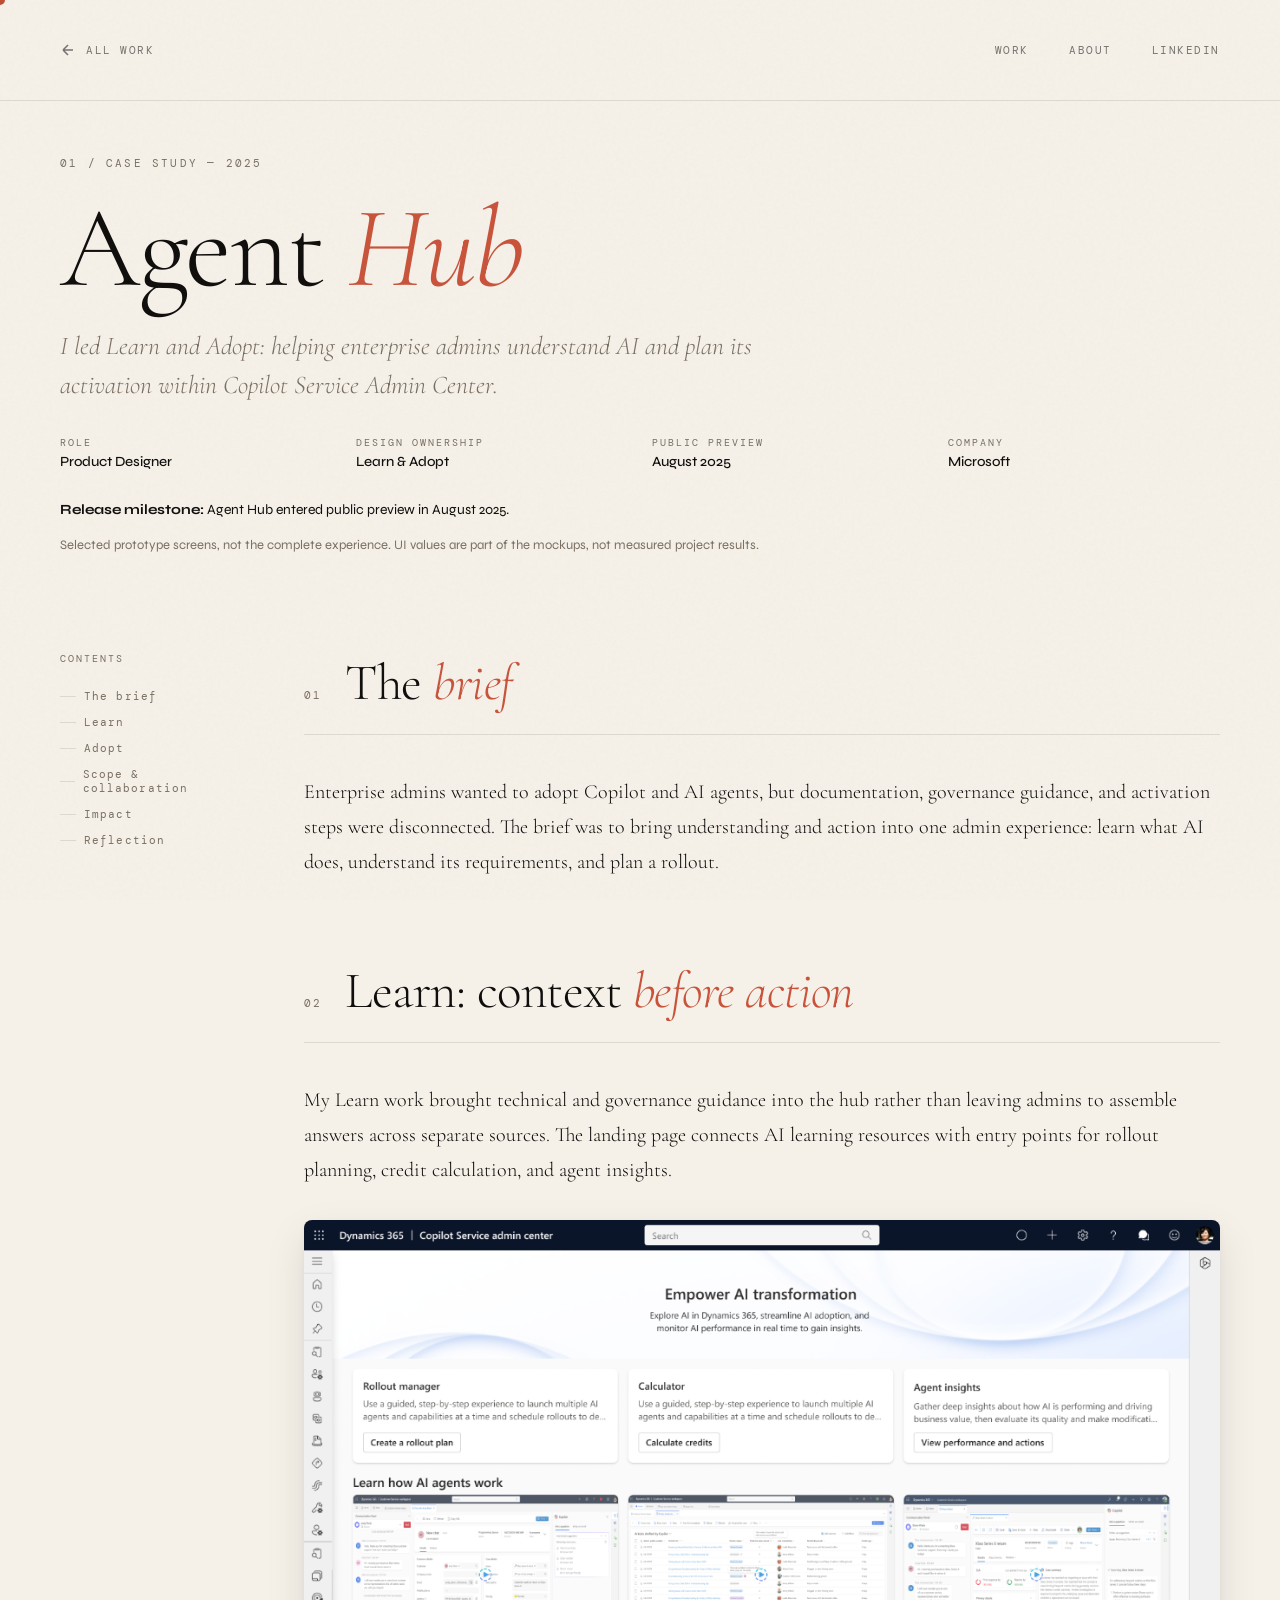
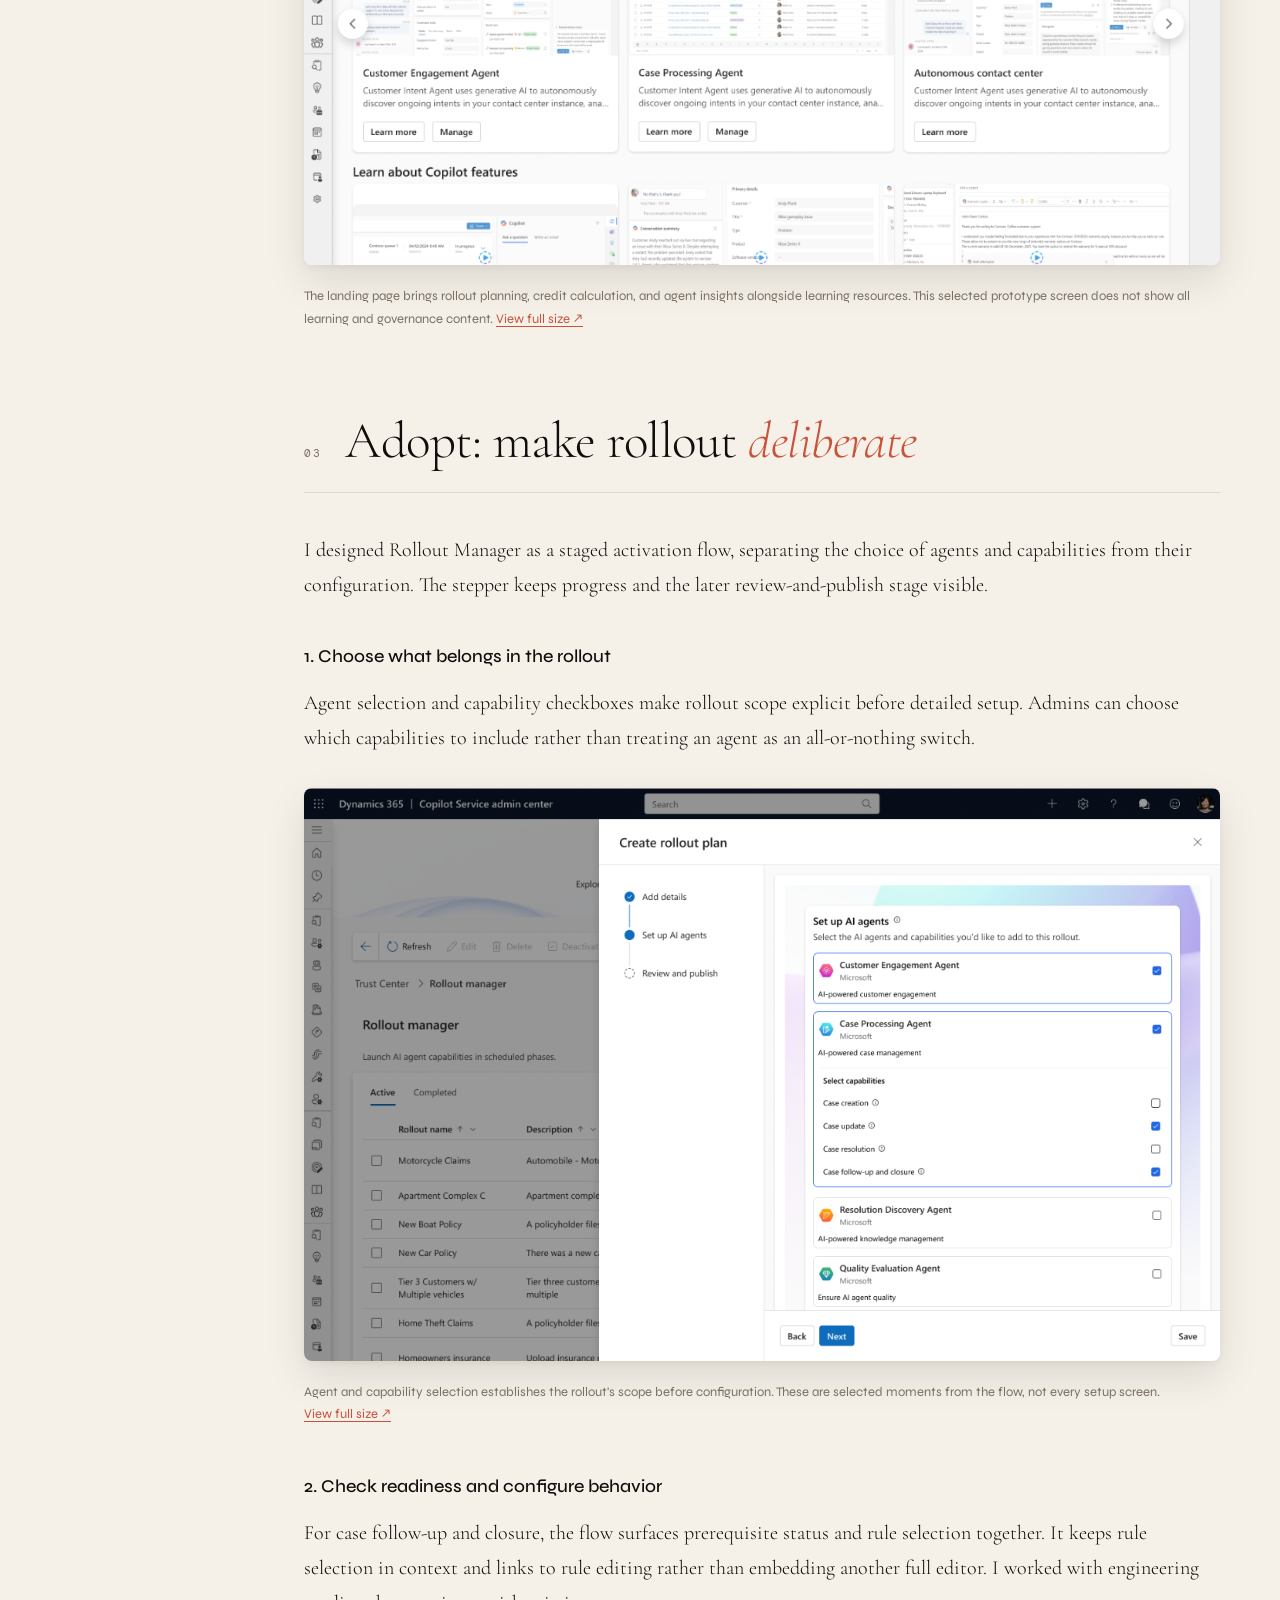
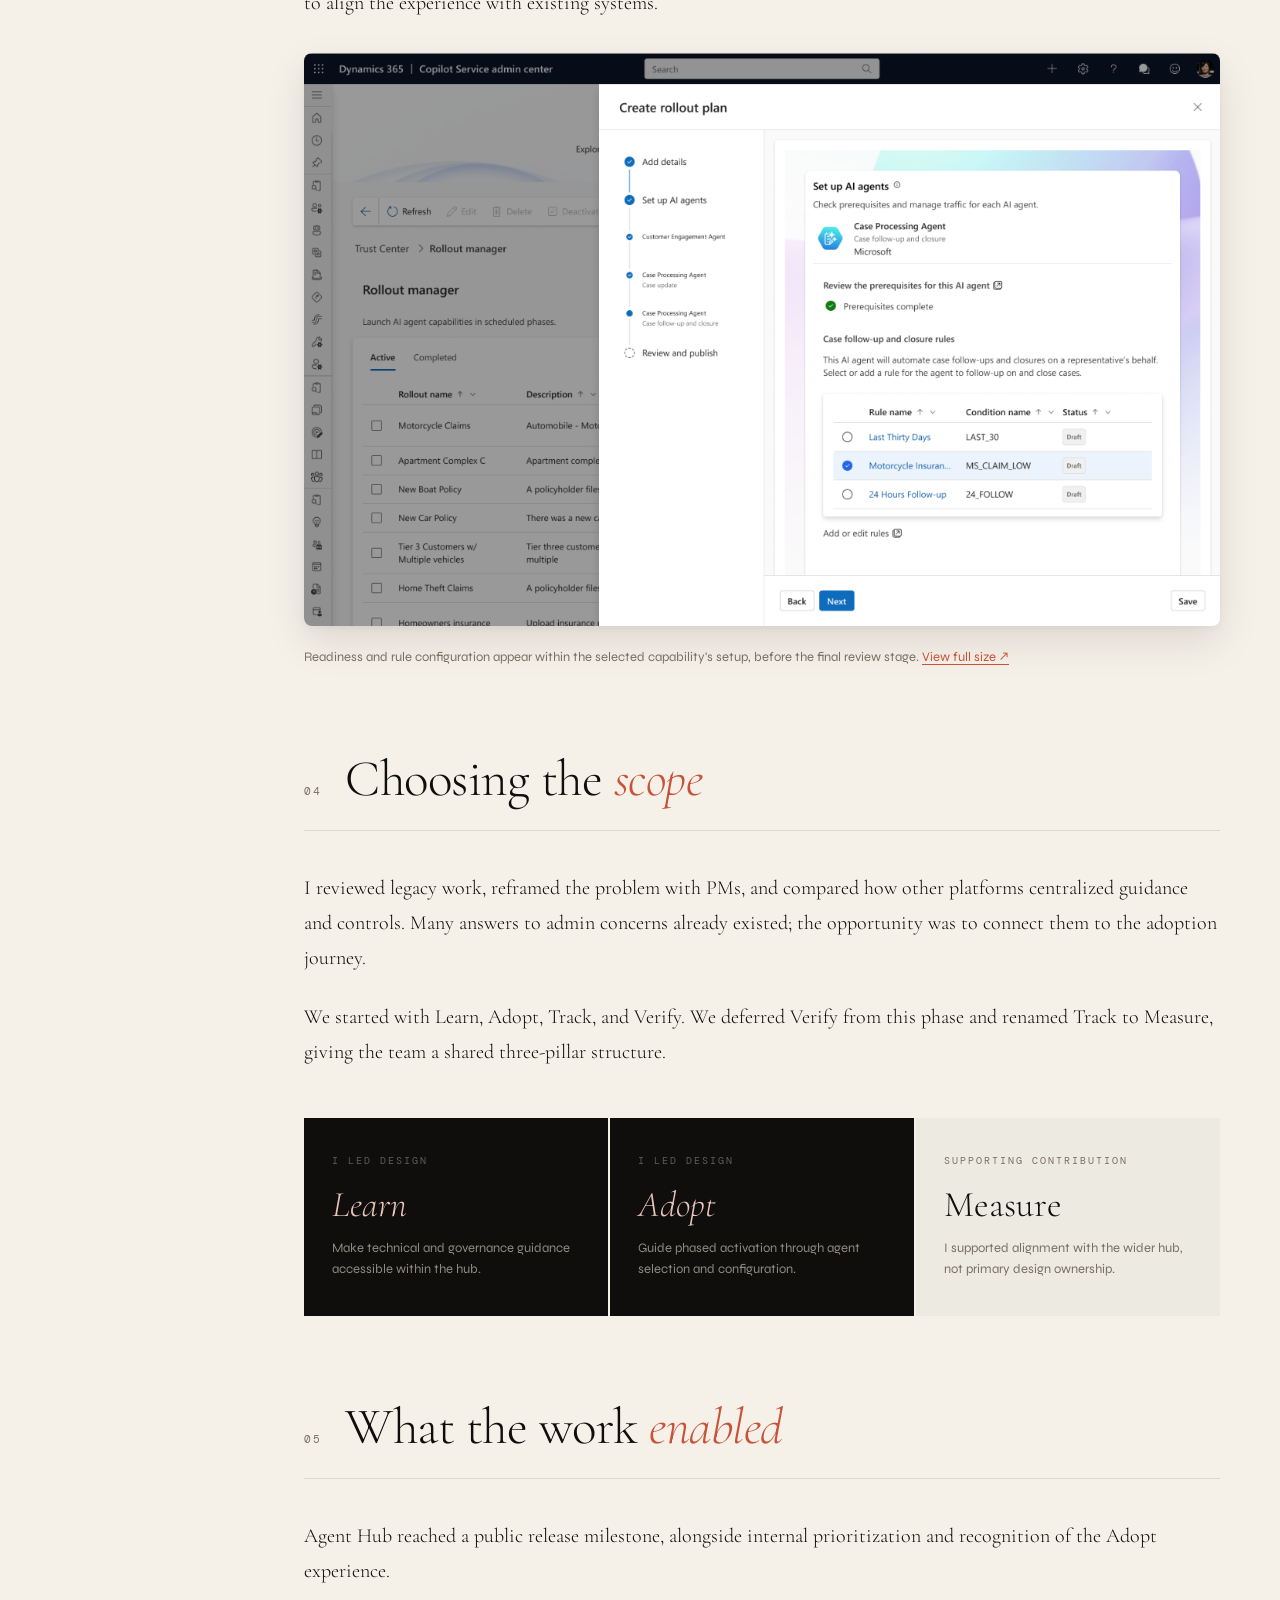
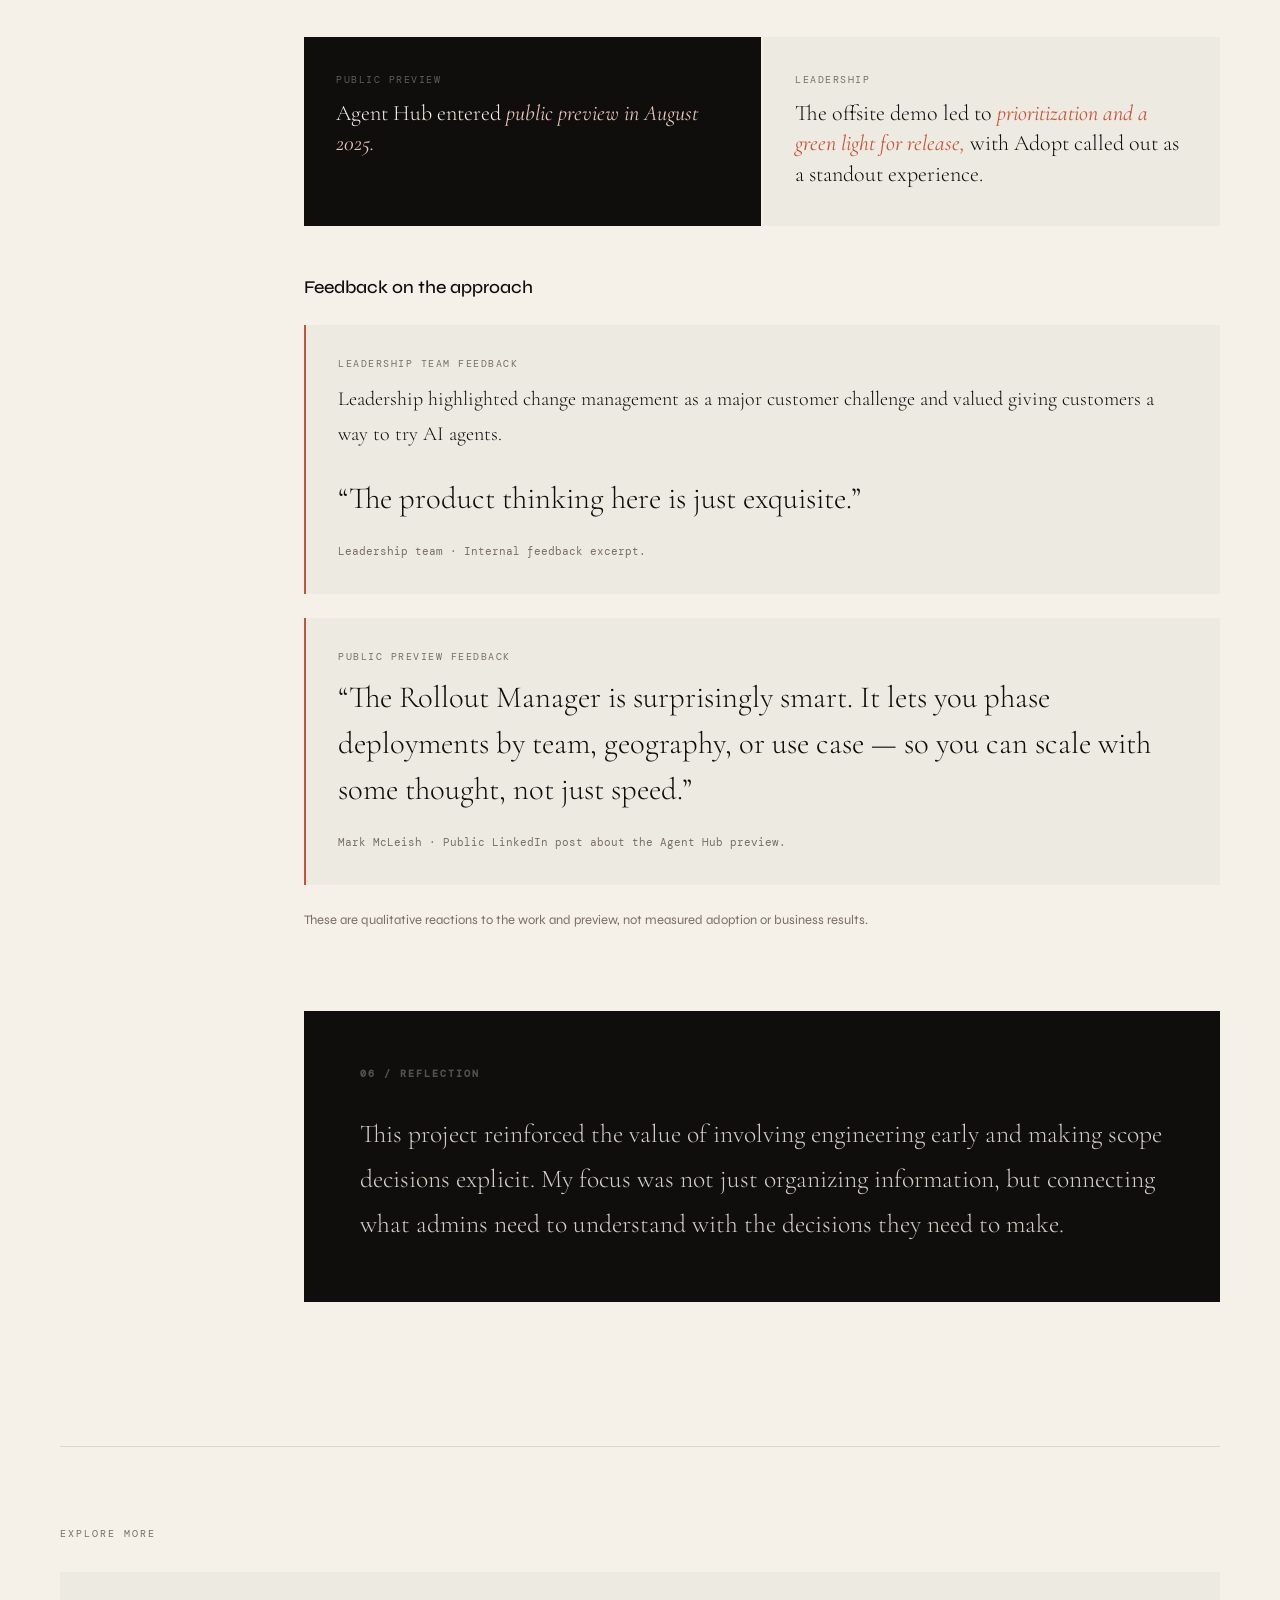
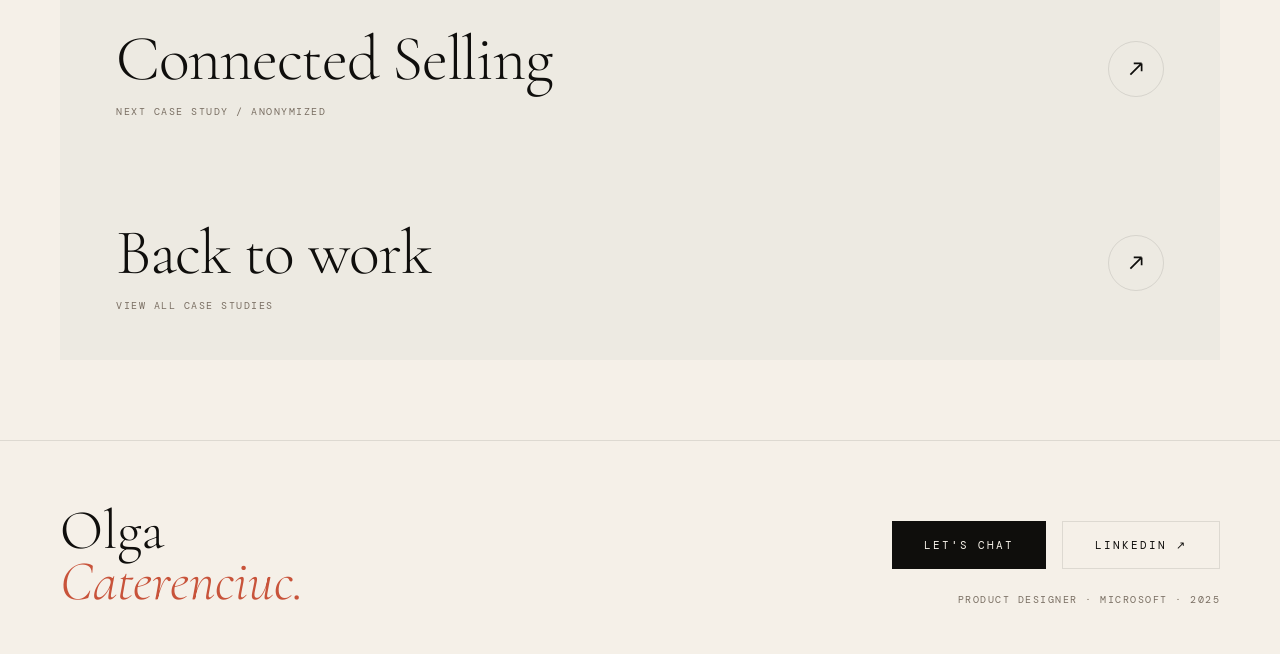
==== agenthub.html @ b8806aa9 "Add portfolio prototype and refined case studies Co-authored-by: Copilot <223556219+Copilot@users.no" ====
<!DOCTYPE html>
<html lang="en">
<head>
  <meta charset="UTF-8" />
  <meta name="viewport" content="width=device-width, initial-scale=1.0" />
  <title>Agent Hub — Olga Caterenciuc</title>
  <link href="https://fonts.googleapis.com/css2?family=Cormorant+Garamond:ital,wght@0,300;0,400;0,500;1,300;1,400&family=DM+Mono:wght@300;400&family=Syne:wght@400;500;700;800&display=swap" rel="stylesheet" />
  <style>
    *, *::before, *::after { box-sizing: border-box; margin: 0; padding: 0; }
    :root {
      --ivory: #F5F0E8; --ink: #0F0E0C; --warm-mid: #7A6F63;
      --accent: #C8533A; --accent-light: #E8C4BB;
      --surface: #EDEAE2; --border: rgba(15,14,12,0.1);
      --font-display: 'Cormorant Garamond', serif;
      --font-ui: 'Syne', sans-serif;
      --font-mono: 'DM Mono', monospace;
    }
    html { scroll-behavior: smooth; }
    body { background: var(--ivory); color: var(--ink); font-family: var(--font-ui); overflow-x: hidden; cursor: none; }
    body::before {
      content: ''; position: fixed; inset: 0;
      background-image: url("data:image/svg+xml,%3Csvg viewBox='0 0 256 256' xmlns='http://www.w3.org/2000/svg'%3E%3Cfilter id='noise'%3E%3CfeTurbulence type='fractalNoise' baseFrequency='0.9' numOctaves='4' stitchTiles='stitch'/%3E%3C/filter%3E%3Crect width='100%25' height='100%25' filter='url(%23noise)' opacity='0.035'/%3E%3C/svg%3E");
      pointer-events: none; z-index: 100; opacity: 0.6;
    }

    /* CURSOR */
    .cursor { position: fixed; width: 10px; height: 10px; background: var(--accent); border-radius: 50%; pointer-events: none; z-index: 9999; transform: translate(-50%,-50%); transition: width .25s, height .25s; mix-blend-mode: multiply; }
    .cursor-ring { position: fixed; width: 36px; height: 36px; border: 1px solid var(--accent); border-radius: 50%; pointer-events: none; z-index: 9998; transform: translate(-50%,-50%); transition: width .3s, height .3s, opacity .3s; opacity: .5; }
    body.ch .cursor { width: 20px; height: 20px; }
    body.ch .cursor-ring { width: 56px; height: 56px; opacity: .25; }

    /* NAV */
    nav { position: fixed; top: 0; left: 0; right: 0; z-index: 50; display: flex; justify-content: space-between; align-items: center; padding: 28px 60px; }
    .nav-logo { font-family: var(--font-mono); font-size: 12px; letter-spacing: .12em; color: var(--ink); text-decoration: none; text-transform: uppercase; opacity: .7; }
    .nav-links { display: flex; gap: 40px; list-style: none; }
    .nav-links a { font-family: var(--font-mono); font-size: 11px; letter-spacing: .14em; text-transform: uppercase; color: var(--ink); text-decoration: none; opacity: .55; transition: opacity .2s; }
    .nav-links a:hover { opacity: 1; }
    .nav-back { display: flex; align-items: center; gap: 10px; font-family: var(--font-mono); font-size: 11px; letter-spacing: .14em; text-transform: uppercase; color: var(--ink); text-decoration: none; opacity: .55; transition: opacity .2s; }
    .nav-back:hover { opacity: 1; }
    .nav-back svg { transition: transform .2s; }
    .nav-back:hover svg { transform: translateX(-4px); }

    /* HERO */
    .cs-hero { padding: 156px 60px 48px; max-width: 1280px; margin: 0 auto; }
    .cs-hero-label { font-family: var(--font-mono); font-size: 11px; letter-spacing: .2em; text-transform: uppercase; color: var(--warm-mid); margin-bottom: 24px; opacity: 0; animation: fadeUp .8s ease .2s forwards; }
    .cs-hero-title { font-family: var(--font-display); font-size: clamp(72px, 9vw, 128px); font-weight: 300; line-height: .95; letter-spacing: -.02em; color: var(--ink); opacity: 0; animation: fadeUp .9s ease .4s forwards; }
    .cs-hero-title em { font-style: italic; color: var(--accent); }
    .cs-hero-desc { margin-top: 24px; font-family: var(--font-display); font-size: clamp(20px, 2vw, 26px); font-weight: 300; font-style: italic; color: var(--warm-mid); max-width: 760px; line-height: 1.5; opacity: 0; animation: fadeUp .9s ease .65s forwards; }
    .cs-hero-meta { display: grid; grid-template-columns: repeat(4, minmax(0, 1fr)); gap: 24px; margin-top: 32px; opacity: 0; animation: fadeUp .8s ease .8s forwards; }
    .cs-meta-item-label { font-family: var(--font-mono); font-size: 10px; letter-spacing: .2em; text-transform: uppercase; color: var(--warm-mid); margin-bottom: 4px; }
    .cs-meta-item-value { font-family: var(--font-ui); font-size: 14px; font-weight: 500; color: var(--ink); }
    .cs-hero-result { margin-top: 28px; max-width: 760px; font-size: 14px; line-height: 1.7; }
    .cs-note { font-size: 13px; line-height: 1.7; color: var(--warm-mid); }
    .cs-hero .cs-note { margin-top: 12px; max-width: 760px; }

    /* ARTICLE LAYOUT */
    .cs-article { padding: 48px 60px 64px; display: grid; grid-template-columns: 180px minmax(0, 1fr); gap: 64px; max-width: 1280px; margin: 0 auto; }

    /* Sticky sidebar */
    .cs-toc { position: sticky; top: 120px; height: fit-content; }
    .cs-toc-title { font-family: var(--font-mono); font-size: 10px; letter-spacing: .2em; text-transform: uppercase; color: var(--warm-mid); margin-bottom: 24px; }
    .cs-toc-list { list-style: none; display: flex; flex-direction: column; gap: 12px; }
    .cs-toc-list a { font-family: var(--font-mono); font-size: 11px; letter-spacing: .1em; color: var(--warm-mid); text-decoration: none; transition: color .2s; display: flex; align-items: center; gap: 8px; }
    .cs-toc-list a::before { content: ''; width: 16px; height: 1px; background: var(--border); transition: width .3s, background .2s; }
    .cs-toc-list a:hover { color: var(--ink); }
    .cs-toc-list a:hover::before { width: 24px; background: var(--accent); }

    /* Main content */
    .cs-content { min-width: 0; }

    /* Section headings */
    .cs-section { margin-bottom: 80px; }
    .cs-section-header { display: flex; align-items: baseline; gap: 24px; margin-bottom: 40px; padding-bottom: 20px; border-bottom: 1px solid var(--border); }
    .cs-section-num { font-family: var(--font-mono); font-size: 11px; letter-spacing: .15em; color: var(--warm-mid); }
    .cs-section-title { font-family: var(--font-display); font-size: clamp(36px, 4vw, 52px); font-weight: 300; letter-spacing: -.01em; color: var(--ink); }
    .cs-section-title em { font-style: italic; color: var(--accent); }
    .cs-body-text { font-family: var(--font-display); font-size: 20px; font-weight: 300; line-height: 1.75; color: var(--ink); margin-bottom: 24px; }
    .cs-body-text:last-child { margin-bottom: 0; }

    /* Pillar cards */
    .pillars-grid { display: grid; grid-template-columns: repeat(3, 1fr); gap: 2px; margin: 48px 0; }
    .pillar-card { padding: 36px 28px; background: var(--surface); }
    .pillar-number { font-family: var(--font-mono); font-size: 10px; letter-spacing: .2em; text-transform: uppercase; color: var(--warm-mid); margin-bottom: 16px; }
    .pillar-name { font-family: var(--font-display); font-size: 36px; font-weight: 300; color: var(--ink); margin-bottom: 12px; }
    .pillar-name em { font-style: italic; color: var(--accent); }
    .pillar-desc { font-family: var(--font-ui); font-size: 13px; color: var(--warm-mid); line-height: 1.6; }
    .pillar-card.active { background: var(--ink); }
    .pillar-card.active .pillar-number { color: rgba(245,240,232,.35); }
    .pillar-card.active .pillar-name { color: var(--ivory); }
    .pillar-card.active .pillar-name em { color: var(--accent-light); }
    .pillar-card.active .pillar-desc { color: rgba(245,240,232,.55); }

    .design-step { font-family: var(--font-ui); font-size: 18px; font-weight: 500; line-height: 1.5; margin: 40px 0 16px; }
    .case-screen { margin: 32px 0 48px; }
    .case-screen > a { display: block; width: fit-content; max-width: 100%; margin: 0 auto; border-radius: 8px; }
    .case-screen img { display: block; width: auto; max-width: 100%; height: auto; border: 0; border-radius: 8px; box-shadow: 0 16px 40px rgba(15,14,12,.1), 0 3px 10px rgba(15,14,12,.05); }
    .case-screen figcaption { margin-top: 20px; font-size: 13px; line-height: 1.7; color: var(--warm-mid); }
    .case-screen figcaption a { color: var(--accent); text-underline-offset: 3px; white-space: nowrap; }

    /* Outcomes */
    .impact-grid { display: grid; grid-template-columns: repeat(2, 1fr); gap: 2px; margin: 48px 0; }
    .impact-item { padding: 36px 32px; background: var(--surface); }
    .impact-item.highlight { background: var(--ink); }
    .impact-bullet { font-family: var(--font-mono); font-size: 10px; letter-spacing: .15em; text-transform: uppercase; color: var(--warm-mid); margin-bottom: 12px; }
    .impact-item.highlight .impact-bullet { color: rgba(245,240,232,.35); }
    .impact-text { font-family: var(--font-display); font-size: 22px; font-weight: 300; line-height: 1.4; color: var(--ink); }
    .impact-text strong { font-weight: 400; color: var(--accent); font-style: italic; }
    .impact-item.highlight .impact-text { color: var(--ivory); }
    .impact-item.highlight .impact-text strong { color: var(--accent-light); }
    .project-feedback { margin: 24px 0; padding: 32px; border-left: 2px solid var(--accent); background: var(--surface); }
    .project-feedback blockquote { font-family: var(--font-display); font-size: clamp(24px, 2.4vw, 32px); font-weight: 300; line-height: 1.5; }
    .project-feedback figcaption { margin-top: 20px; font-family: var(--font-mono); font-size: 11px; color: var(--warm-mid); line-height: 1.8; }

    /* Reflection */
    .reflection-block { padding: 56px; background: var(--ink); margin: 80px 0; }
    .reflection-label { font-family: var(--font-mono); font-size: 10px; letter-spacing: .2em; text-transform: uppercase; color: rgba(245,240,232,.3); margin-bottom: 32px; }
    .reflection-text { font-family: var(--font-display); font-size: clamp(20px, 2vw, 26px); font-weight: 300; line-height: 1.75; color: rgba(245,240,232,.85); margin-bottom: 24px; }
    .reflection-text:last-of-type { margin-bottom: 0; }

    /* Next project */
    .next-project { margin: 0 60px 0; padding: 80px 0; border-top: 1px solid var(--border); }
    .next-label { font-family: var(--font-mono); font-size: 10px; letter-spacing: .2em; text-transform: uppercase; color: var(--warm-mid); margin-bottom: 32px; }
    .next-card { display: flex; align-items: center; justify-content: space-between; padding: 48px 56px; background: var(--surface); text-decoration: none; color: var(--ink); transition: background .4s; }
    .next-card:hover { background: var(--ink); }
    .next-card-title { font-family: var(--font-display); font-size: clamp(40px, 5vw, 64px); font-weight: 300; letter-spacing: -.02em; transition: color .4s; }
    .next-card:hover .next-card-title { color: var(--ivory); }
    .next-card-sub { font-family: var(--font-mono); font-size: 10px; letter-spacing: .15em; text-transform: uppercase; color: var(--warm-mid); margin-top: 8px; transition: color .4s; }
    .next-card:hover .next-card-sub { color: rgba(245,240,232,.4); }
    .next-arrow { width: 56px; height: 56px; border: 1px solid var(--border); border-radius: 50%; display: flex; align-items: center; justify-content: center; transition: border-color .4s, background .4s, transform .3s; }
    .next-card:hover .next-arrow { border-color: var(--accent); background: var(--accent); transform: rotate(-45deg); }
    .next-arrow svg { stroke: var(--ink); transition: stroke .4s; }
    .next-card:hover .next-arrow svg { stroke: var(--ivory); }

    /* BUTTONS */
    .btn-primary { display: inline-flex; align-items: center; gap: 12px; padding: 16px 32px; background: var(--ink); color: var(--ivory); font-family: var(--font-mono); font-size: 11px; letter-spacing: .18em; text-transform: uppercase; text-decoration: none; transition: background .3s; cursor: none; }
    .btn-primary:hover { background: var(--accent); }
    .btn-ghost { display: inline-flex; align-items: center; gap: 12px; padding: 16px 32px; border: 1px solid var(--border); color: var(--ink); font-family: var(--font-mono); font-size: 11px; letter-spacing: .18em; text-transform: uppercase; text-decoration: none; transition: border-color .3s, color .3s, background .3s; cursor: none; }
    .btn-ghost:hover { border-color: var(--ink); background: var(--ink); color: var(--ivory); }

    /* FOOTER */
    footer { padding: 64px 60px 48px; border-top: 1px solid var(--border); display: flex; justify-content: space-between; align-items: flex-end; }
    .footer-left { font-family: var(--font-display); font-size: 56px; font-weight: 300; line-height: .9; color: var(--ink); }
    .footer-left em { font-style: italic; color: var(--accent); }
    .footer-right { text-align: right; }
    .footer-copy { font-family: var(--font-mono); font-size: 10px; letter-spacing: .15em; text-transform: uppercase; color: var(--warm-mid); }
    .footer-cta { display: flex; gap: 16px; margin-bottom: 24px; justify-content: flex-end; }

    /* ANIMATIONS */
    @keyframes fadeUp { from { opacity: 0; transform: translateY(24px); } to { opacity: 1; transform: translateY(0); } }
    @keyframes fadeIn { from { opacity: 0; } to { opacity: 1; } }
    .reveal { opacity: 0; transform: translateY(32px); transition: opacity .8s ease, transform .8s ease; }
    .reveal.visible { opacity: 1; transform: translateY(0); }

    @media (max-width: 1024px) {
      .cs-article { grid-template-columns: 1fr; gap: 32px; padding: 40px; }
      .cs-toc { display: none; }
      .pillars-grid { grid-template-columns: 1fr; }
      .impact-grid { grid-template-columns: 1fr; }
    }
    @media (max-width: 768px) {
      nav { padding: 24px 32px; } .nav-links { display: none; }
      .cs-hero { padding: 156px 24px 32px; }
      .cs-hero-meta { grid-template-columns: repeat(2, minmax(0, 1fr)); }
      .cs-article { padding: 32px 24px; }
      .cs-section-header { gap: 16px; margin-bottom: 24px; }
      .pillar-card, .impact-item { padding: 28px 24px; }
      .next-project { margin: 0 32px; }
      .next-card { padding: 40px 32px; }
      footer { flex-direction: column; gap: 32px; align-items: flex-start; padding: 48px 32px 40px; }
      .footer-left { font-size: 40px; }
      .footer-cta { justify-content: flex-start; }
      .reflection-block { padding: 40px 32px; }
    }
  </style>
  <link rel="stylesheet" href="prototype.css" />
</head>
<body>
  <div class="cursor" id="cursor"></div>
  <div class="cursor-ring" id="cursorRing"></div>

  <nav aria-label="Main navigation">
    <a href="index.html#projects" class="nav-back">
      <svg width="16" height="16" viewBox="0 0 16 16" fill="none" stroke="currentColor" stroke-width="1.5">
        <path d="M13 8H3M3 8L8 3M3 8L8 13"/>
      </svg>
      All work
    </a>
    <ul class="nav-links">
      <li><a href="index.html#projects">Work</a></li>
      <li><a href="index.html#about">About</a></li>
      <li><a href="https://www.linkedin.com/in/olga-caterenciuc-95aa991a5/" target="_blank" rel="noopener noreferrer">LinkedIn</a></li>
    </ul>
  </nav>

  <!-- HERO -->
  <section class="cs-hero">
    <p class="cs-hero-label">01 / Case Study — 2025</p>
    <h1 class="cs-hero-title">Agent <em>Hub</em></h1>
    <p class="cs-hero-desc">I led Learn and Adopt: helping enterprise admins understand AI and plan its activation within Copilot Service Admin Center.</p>
    <div class="cs-hero-meta">
      <div class="cs-meta-item">
        <p class="cs-meta-item-label">Role</p>
        <p class="cs-meta-item-value">Product Designer</p>
      </div>
      <div class="cs-meta-item">
        <p class="cs-meta-item-label">Design ownership</p>
        <p class="cs-meta-item-value">Learn &amp; Adopt</p>
      </div>
      <div class="cs-meta-item">
        <p class="cs-meta-item-label">Public preview</p>
        <p class="cs-meta-item-value">August 2025</p>
      </div>
      <div class="cs-meta-item">
        <p class="cs-meta-item-label">Company</p>
        <p class="cs-meta-item-value">Microsoft</p>
      </div>
    </div>
    <p class="cs-hero-result"><strong>Release milestone:</strong> Agent Hub entered public preview in August 2025.</p>
    <p class="cs-note">Selected prototype screens, not the complete experience. UI values are part of the mockups, not measured project results.</p>
  </section>

  <!-- ARTICLE -->
  <div class="cs-article">
    <!-- TOC -->
    <aside class="cs-toc">
      <p class="cs-toc-title">Contents</p>
      <ul class="cs-toc-list">
        <li><a href="#context">The brief</a></li>
        <li><a href="#learn">Learn</a></li>
        <li><a href="#adopt">Adopt</a></li>
        <li><a href="#research">Scope &amp; collaboration</a></li>
        <li><a href="#impact">Impact</a></li>
        <li><a href="#reflection">Reflection</a></li>
      </ul>
    </aside>

    <!-- CONTENT -->
    <main class="cs-content">

      <section class="cs-section reveal" id="context">
        <div class="cs-section-header">
          <span class="cs-section-num">01</span>
          <h2 class="cs-section-title">The <em>brief</em></h2>
        </div>
        <p class="cs-body-text" id="problem">Enterprise admins wanted to adopt Copilot and AI agents, but documentation, governance guidance, and activation steps were disconnected. The brief was to bring understanding and action into one admin experience: learn what AI does, understand its requirements, and plan a rollout.</p>
      </section>

      <div id="design">
      <section class="cs-section reveal" id="learn">
        <div class="cs-section-header">
          <span class="cs-section-num">02</span>
          <h2 class="cs-section-title">Learn: context <em>before action</em></h2>
        </div>
        <p class="cs-body-text">My Learn work brought technical and governance guidance into the hub rather than leaving admins to assemble answers across separate sources. The landing page connects AI learning resources with entry points for rollout planning, credit calculation, and agent insights.</p>
        <figure class="case-screen">
          <a href="assets/agenthub-overview.png" target="_blank" rel="noopener noreferrer" aria-label="Open the Agent Hub overview at full size in a new tab">
            <img src="assets/agenthub-overview.png" width="1056" height="744" alt="Agent Hub landing page with Rollout manager, Calculator, and Agent insights cards above AI agent learning resources and Copilot features." fetchpriority="high" decoding="async" />
          </a>
          <figcaption>The landing page brings rollout planning, credit calculation, and agent insights alongside learning resources. This selected prototype screen does not show all learning and governance content. <a href="assets/agenthub-overview.png" target="_blank" rel="noopener noreferrer">View full size ↗</a></figcaption>
        </figure>
      </section>

      <section class="cs-section reveal" id="adopt">
        <div class="cs-section-header">
          <span class="cs-section-num">03</span>
          <h2 class="cs-section-title">Adopt: make rollout <em>deliberate</em></h2>
        </div>
        <p class="cs-body-text">I designed Rollout Manager as a staged activation flow, separating the choice of agents and capabilities from their configuration. The stepper keeps progress and the later review-and-publish stage visible.</p>
        <h3 class="design-step">1. Choose what belongs in the rollout</h3>
        <p class="cs-body-text">Agent selection and capability checkboxes make rollout scope explicit before detailed setup. Admins can choose which capabilities to include rather than treating an agent as an all-or-nothing switch.</p>
        <figure class="case-screen">
          <a href="assets/agenthub-adopt-selection.png" target="_blank" rel="noopener noreferrer" aria-label="Open the agent and capability selection screen at full size in a new tab">
            <img src="assets/agenthub-adopt-selection.png" width="1186" height="742" alt="Create rollout plan drawer showing selectable AI agents, Case Processing Agent capability checkboxes, and a progress stepper before review and publish." loading="lazy" decoding="async" />
          </a>
          <figcaption>Agent and capability selection establishes the rollout's scope before configuration. These are selected moments from the flow, not every setup screen. <a href="assets/agenthub-adopt-selection.png" target="_blank" rel="noopener noreferrer">View full size ↗</a></figcaption>
        </figure>
        <h3 class="design-step">2. Check readiness and configure behavior</h3>
        <p class="cs-body-text">For case follow-up and closure, the flow surfaces prerequisite status and rule selection together. It keeps rule selection in context and links to rule editing rather than embedding another full editor. I worked with engineering to align the experience with existing systems.</p>
        <figure class="case-screen">
          <a href="assets/agenthub-adopt-rules.png" target="_blank" rel="noopener noreferrer" aria-label="Open the prerequisite and rule configuration screen at full size in a new tab">
            <img src="assets/agenthub-adopt-rules.png" width="1186" height="742" alt="Case Processing Agent configuration showing completed prerequisites, case follow-up and closure rules, an Add or edit rules link, and progress toward review and publish." loading="lazy" decoding="async" />
          </a>
          <figcaption>Readiness and rule configuration appear within the selected capability's setup, before the final review stage. <a href="assets/agenthub-adopt-rules.png" target="_blank" rel="noopener noreferrer">View full size ↗</a></figcaption>
        </figure>
      </section>
      </div>

      <section class="cs-section reveal" id="research">
        <div class="cs-section-header">
          <span class="cs-section-num">04</span>
          <h2 class="cs-section-title">Choosing the <em>scope</em></h2>
        </div>
        <p class="cs-body-text">I reviewed legacy work, reframed the problem with PMs, and compared how other platforms centralized guidance and controls. Many answers to admin concerns already existed; the opportunity was to connect them to the adoption journey.</p>
        <p class="cs-body-text">We started with Learn, Adopt, Track, and Verify. We deferred Verify from this phase and renamed Track to Measure, giving the team a shared three-pillar structure.</p>
        <div class="pillars-grid">
          <div class="pillar-card active">
            <p class="pillar-number">I led design</p>
            <h3 class="pillar-name"><em>Learn</em></h3>
            <p class="pillar-desc">Make technical and governance guidance accessible within the hub.</p>
          </div>
          <div class="pillar-card active">
            <p class="pillar-number">I led design</p>
            <h3 class="pillar-name"><em>Adopt</em></h3>
            <p class="pillar-desc">Guide phased activation through agent selection and configuration.</p>
          </div>
          <div class="pillar-card">
            <p class="pillar-number">Supporting contribution</p>
            <h3 class="pillar-name">Measure</h3>
            <p class="pillar-desc">I supported alignment with the wider hub, not primary design ownership.</p>
          </div>
        </div>
      </section>

      <!-- IMPACT -->
      <section class="cs-section reveal" id="impact">
        <div class="cs-section-header">
          <span class="cs-section-num">05</span>
          <h2 class="cs-section-title">What the work <em>enabled</em></h2>
        </div>
        <p class="cs-body-text">Agent Hub reached a public release milestone, alongside internal prioritization and recognition of the Adopt experience.</p>

        <div class="impact-grid reveal">
          <div class="impact-item highlight">
            <p class="impact-bullet">Public preview</p>
            <p class="impact-text">Agent Hub entered <strong>public preview in August 2025.</strong></p>
          </div>
          <div class="impact-item">
            <p class="impact-bullet">Leadership</p>
            <p class="impact-text">The offsite demo led to <strong>prioritization and a green light for release,</strong> with Adopt called out as a standout experience.</p>
          </div>
        </div>
        <h3 class="design-step">Feedback on the approach</h3>
        <figure class="project-feedback">
          <p class="impact-bullet">Leadership team feedback</p>
          <p class="cs-body-text">Leadership highlighted change management as a major customer challenge and valued giving customers a way to try AI agents.</p>
          <blockquote>
            <p>&ldquo;The product thinking here is just exquisite.&rdquo;</p>
          </blockquote>
          <figcaption>Leadership team &middot; Internal feedback excerpt.</figcaption>
        </figure>
        <figure class="project-feedback">
          <p class="impact-bullet">Public preview feedback</p>
          <blockquote>
            <p>&ldquo;The Rollout Manager is surprisingly smart. It lets you phase deployments by team, geography, or use case &mdash; so you can scale with some thought, not just speed.&rdquo;</p>
          </blockquote>
          <figcaption>Mark McLeish &middot; Public LinkedIn post about the Agent Hub preview.</figcaption>
        </figure>
        <p class="cs-note">These are qualitative reactions to the work and preview, not measured adoption or business results.</p>
      </section>

      <!-- REFLECTION -->
      <section class="reflection-block reveal" id="reflection">
        <h2 class="reflection-label">06 / Reflection</h2>
        <p class="reflection-text">This project reinforced the value of involving engineering early and making scope decisions explicit. My focus was not just organizing information, but connecting what admins need to understand with the decisions they need to make.</p>
      </section>

    </main>
  </div>

  <!-- NEXT PROJECT -->
  <div class="next-project">
    <p class="next-label">Explore more</p>
    <a href="connected-selling.html" class="next-card">
      <div>
        <p class="next-card-title">Connected Selling</p>
        <p class="next-card-sub">Next case study / Anonymized</p>
      </div>
      <div class="next-arrow" aria-hidden="true">
        <svg width="18" height="18" viewBox="0 0 16 16" fill="none" stroke-width="1.5">
          <path d="M3 13L13 3M13 3H6M13 3V10"/>
        </svg>
      </div>
    </a>
    <a href="index.html#projects" class="next-card">
      <div>
        <p class="next-card-title">Back to work</p>
        <p class="next-card-sub">View all case studies</p>
      </div>
      <div class="next-arrow">
        <svg width="18" height="18" viewBox="0 0 16 16" fill="none" stroke-width="1.5">
          <path d="M3 13L13 3M13 3H6M13 3V10"/>
        </svg>
      </div>
    </a>
  </div>

  <footer>
    <div class="footer-left">Olga<br><em>Caterenciuc.</em></div>
    <div class="footer-right">
      <div class="footer-cta">
        <a href="mailto:hello@olgacaterenciuc.co" class="btn-primary">Let's chat</a>
        <a href="https://www.linkedin.com/in/olga-caterenciuc-95aa991a5/" target="_blank" rel="noopener noreferrer" class="btn-ghost">LinkedIn ↗</a>
      </div>
      <p class="footer-copy">Product Designer · Microsoft · 2025</p>
    </div>
  </footer>

  <script>
    const cursor = document.getElementById('cursor');
    const ring = document.getElementById('cursorRing');
    let mx = -100, my = -100, rx = -100, ry = -100;
    document.addEventListener('mousemove', e => {
      mx = e.clientX; my = e.clientY;
      cursor.style.left = mx + 'px'; cursor.style.top = my + 'px';
    });
    function animateRing() {
      rx += (mx - rx) * .12; ry += (my - ry) * .12;
      ring.style.left = rx + 'px'; ring.style.top = ry + 'px';
      requestAnimationFrame(animateRing);
    }
    animateRing();
    document.querySelectorAll('a,button').forEach(el => {
      el.addEventListener('mouseenter', () => document.body.classList.add('ch'));
      el.addEventListener('mouseleave', () => document.body.classList.remove('ch'));
    });
    const io = new IntersectionObserver(entries => {
      entries.forEach(e => { if (e.isIntersecting) { e.target.classList.add('visible'); io.unobserve(e.target); } });
    }, { threshold: .08 });
    document.querySelectorAll('.reveal').forEach(el => io.observe(el));
  </script>
</body>
</html>
---- prototype.css ----
nav {
  gap: 16px;
  background: var(--ivory);
  border-bottom: 1px solid var(--border);
}

[id] {
  scroll-margin-top: 128px;
}

a:focus-visible {
  outline: 2px solid var(--accent);
  outline-offset: 6px;
}

.nav-links a,
.nav-logo,
.nav-back {
  display: inline-flex;
  align-items: center;
  min-height: 44px;
}

.scroll-hint {
  z-index: 3;
  min-height: 44px;
  text-decoration: none;
}

.case-card-link {
  display: inline-block;
  margin-top: 24px;
  font-family: var(--font-mono);
  font-size: 11px;
  letter-spacing: .1em;
  text-transform: uppercase;
}

.case-card:hover .case-card-link,
.case-card:focus-visible .case-card-link {
  color: var(--accent);
}

@media (max-width: 1024px) {
  .cs-toc {
    display: block;
    position: static;
    margin-bottom: 48px;
  }

  .cs-toc-list {
    flex-direction: row;
    flex-wrap: wrap;
    gap: 8px 24px;
  }

  .cs-toc-list a {
    min-height: 44px;
  }
}

@media (max-width: 900px) {
  nav {
    flex-wrap: wrap;
    padding: 12px 24px;
    gap: 0 16px;
  }

  nav .nav-links {
    display: flex;
    flex-wrap: wrap;
    gap: 0 20px;
  }

  .case-card-content {
    padding: 40px 32px;
  }

  .case-card-footer,
  .about-cta,
  .footer-cta {
    flex-wrap: wrap;
  }
}

@media (pointer: coarse), (prefers-reduced-motion: reduce) {
  body {
    cursor: auto;
  }

  a,
  .case-card,
  .btn-primary,
  .btn-ghost {
    cursor: pointer;
  }

  .cursor,
  .cursor-ring {
    display: none;
  }
}

@media (prefers-reduced-motion: reduce) {
  html {
    scroll-behavior: auto;
  }

  *,
  *::before,
  *::after {
    animation: none !important;
    transition: none !important;
  }

  .reveal,
  .hero-eyebrow,
  .hero-name,
  .hero-tagline,
  .hero-meta,
  .hero-deco,
  .scroll-hint,
  .cs-hero-label,
  .cs-hero-title,
  .cs-hero-desc,
  .cs-hero-meta,
  .hero-deco-cs {
    opacity: 1;
    transform: none;
  }
}
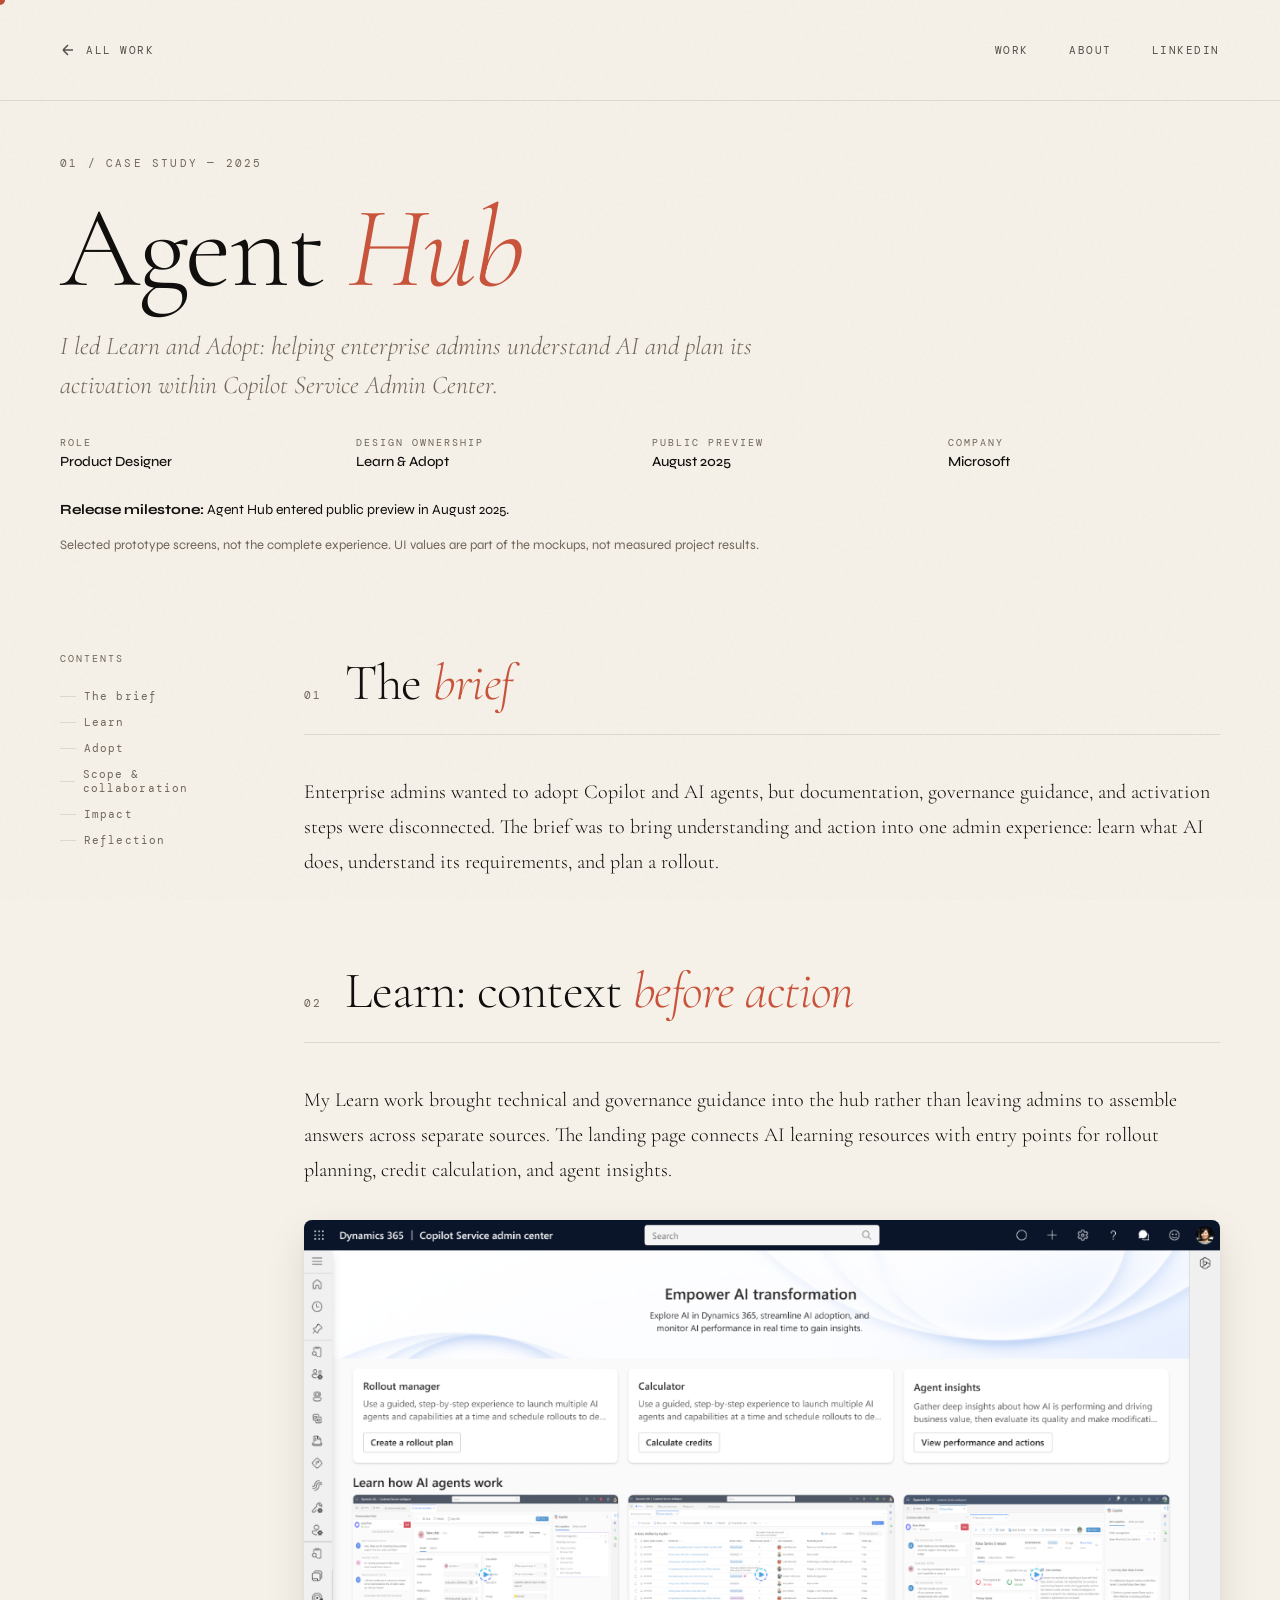
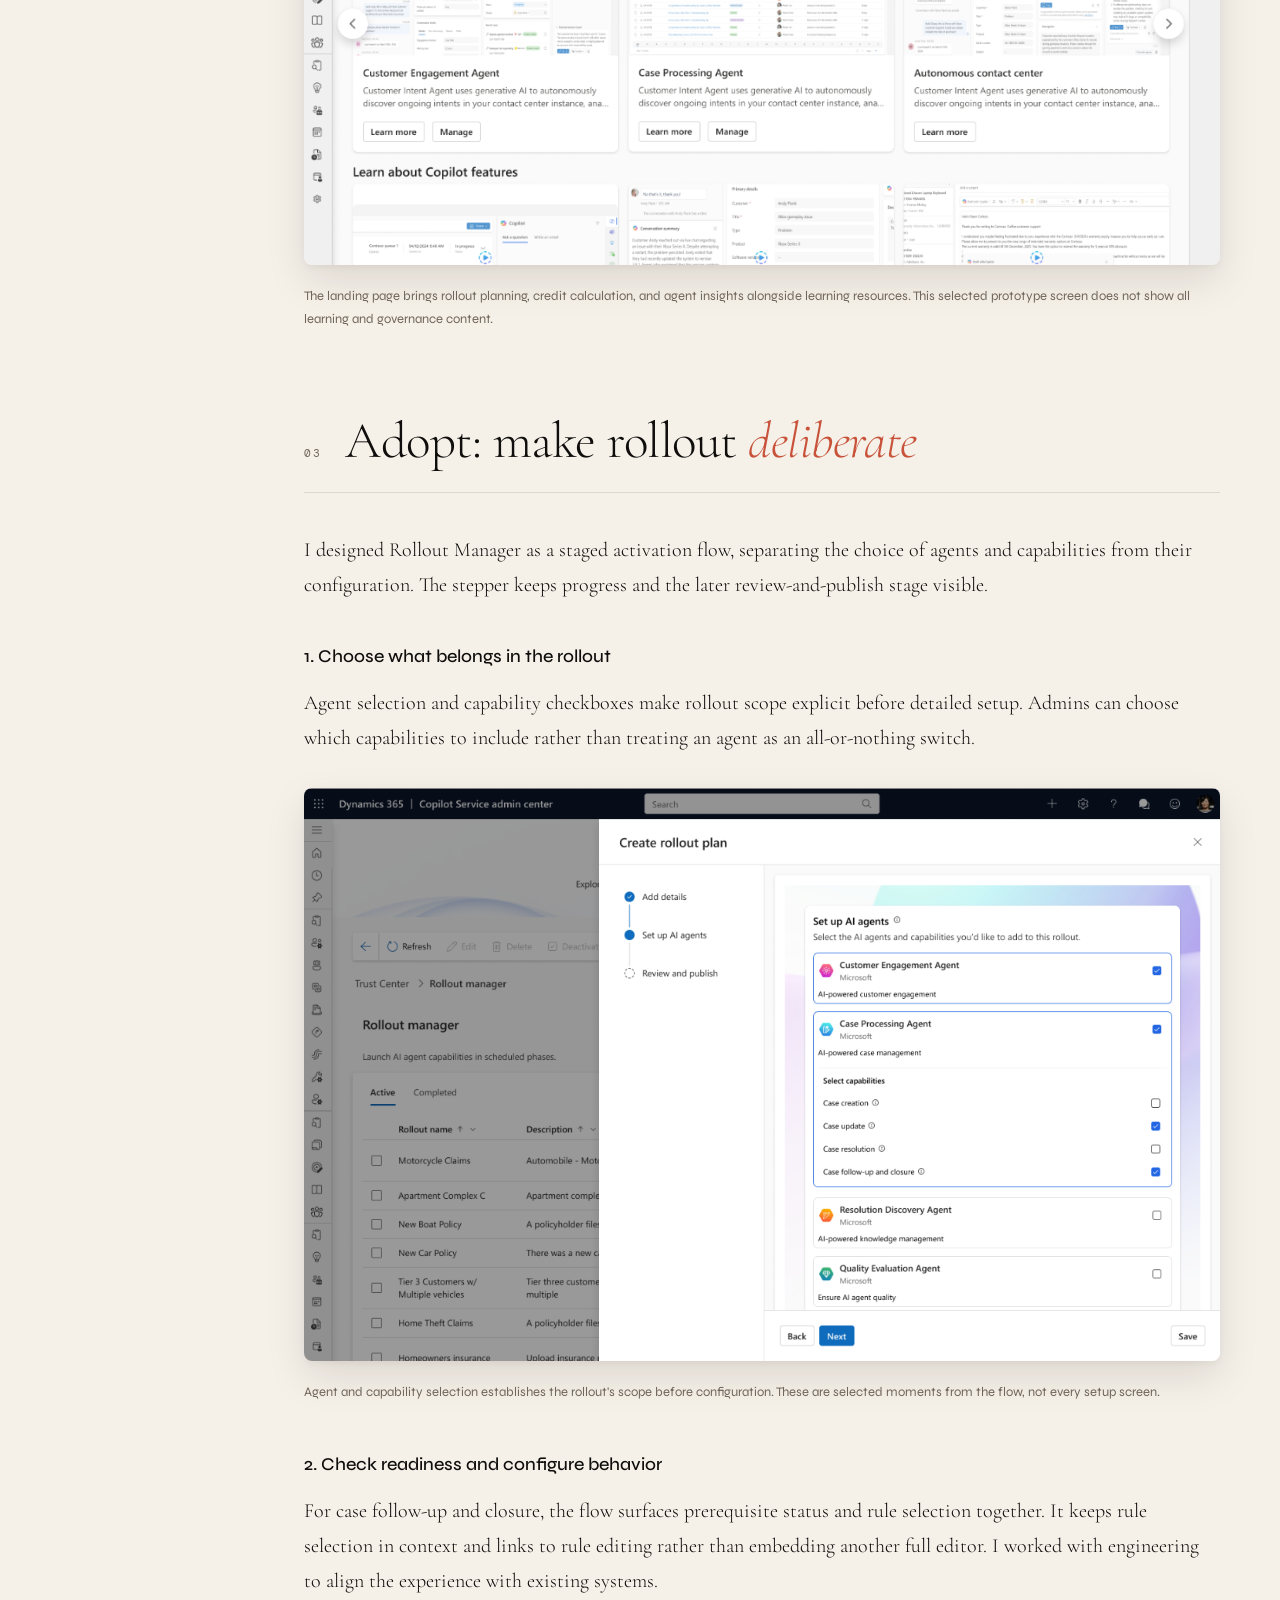
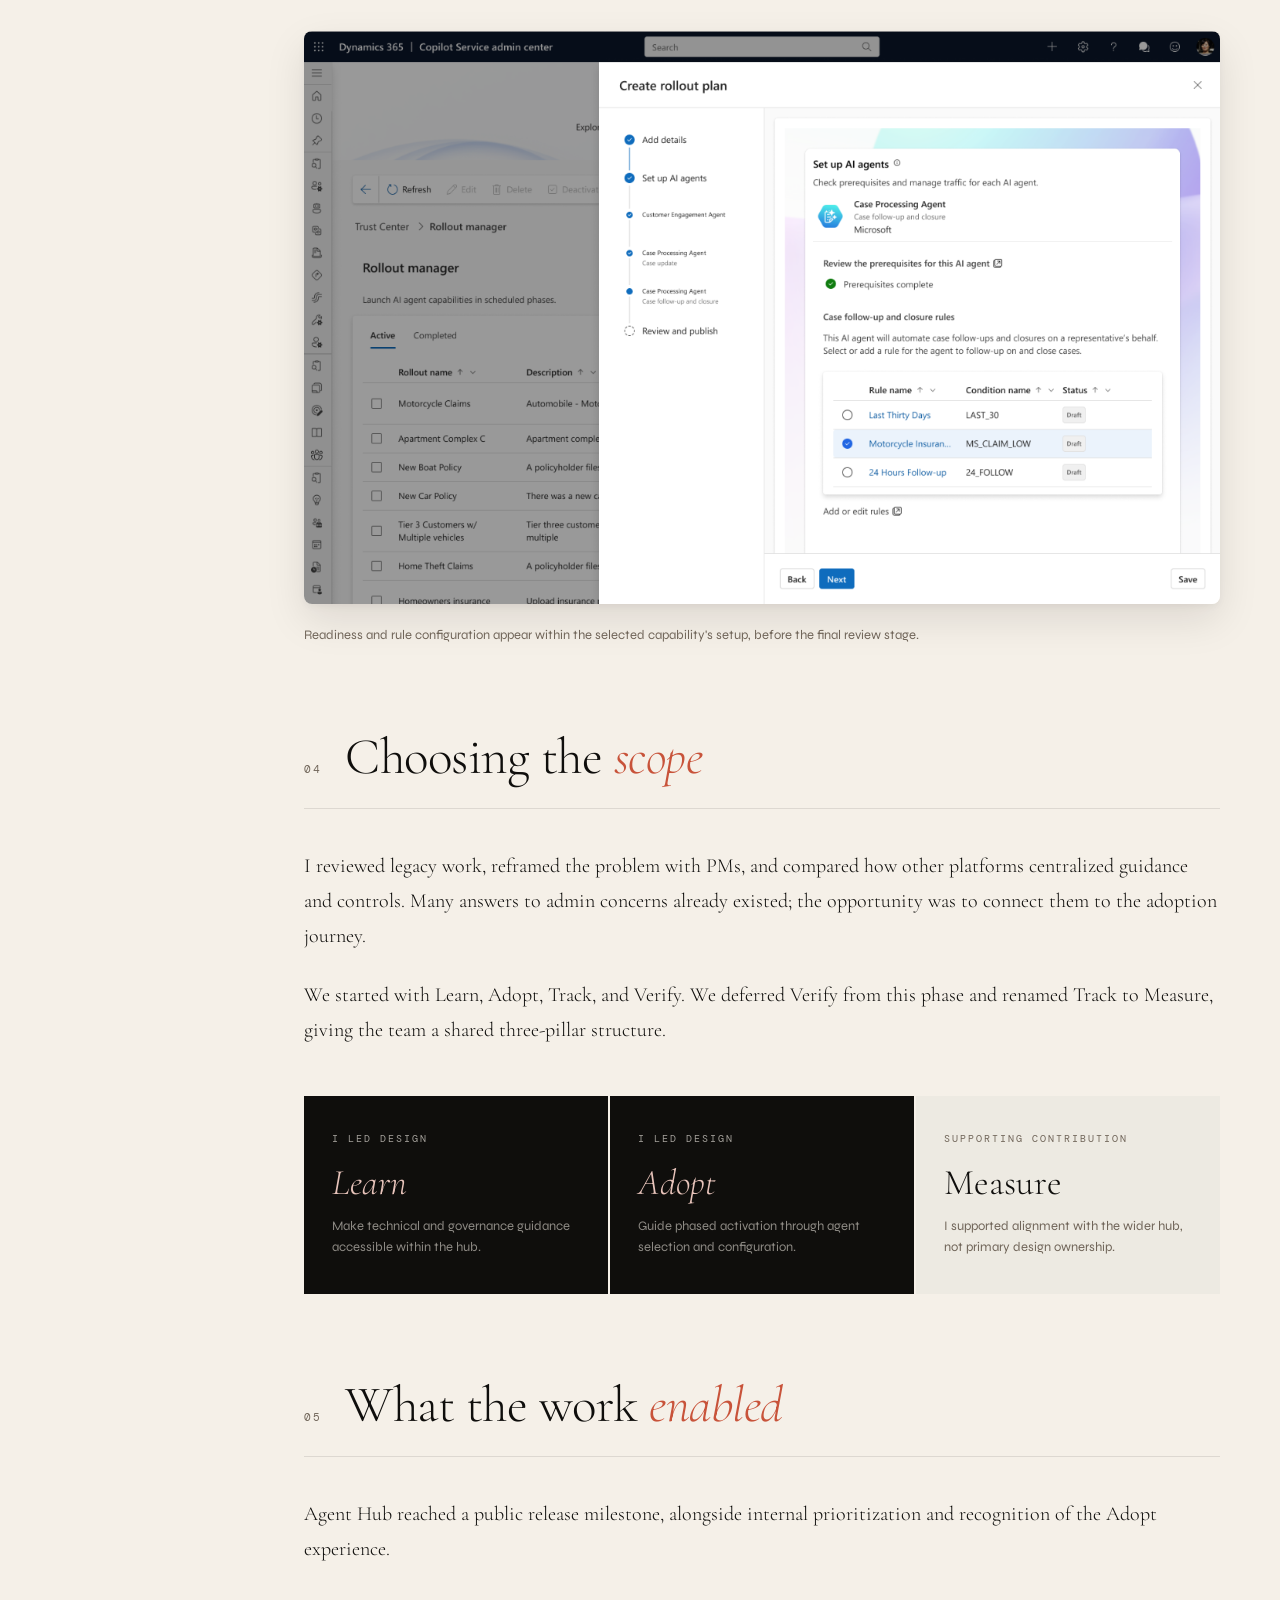
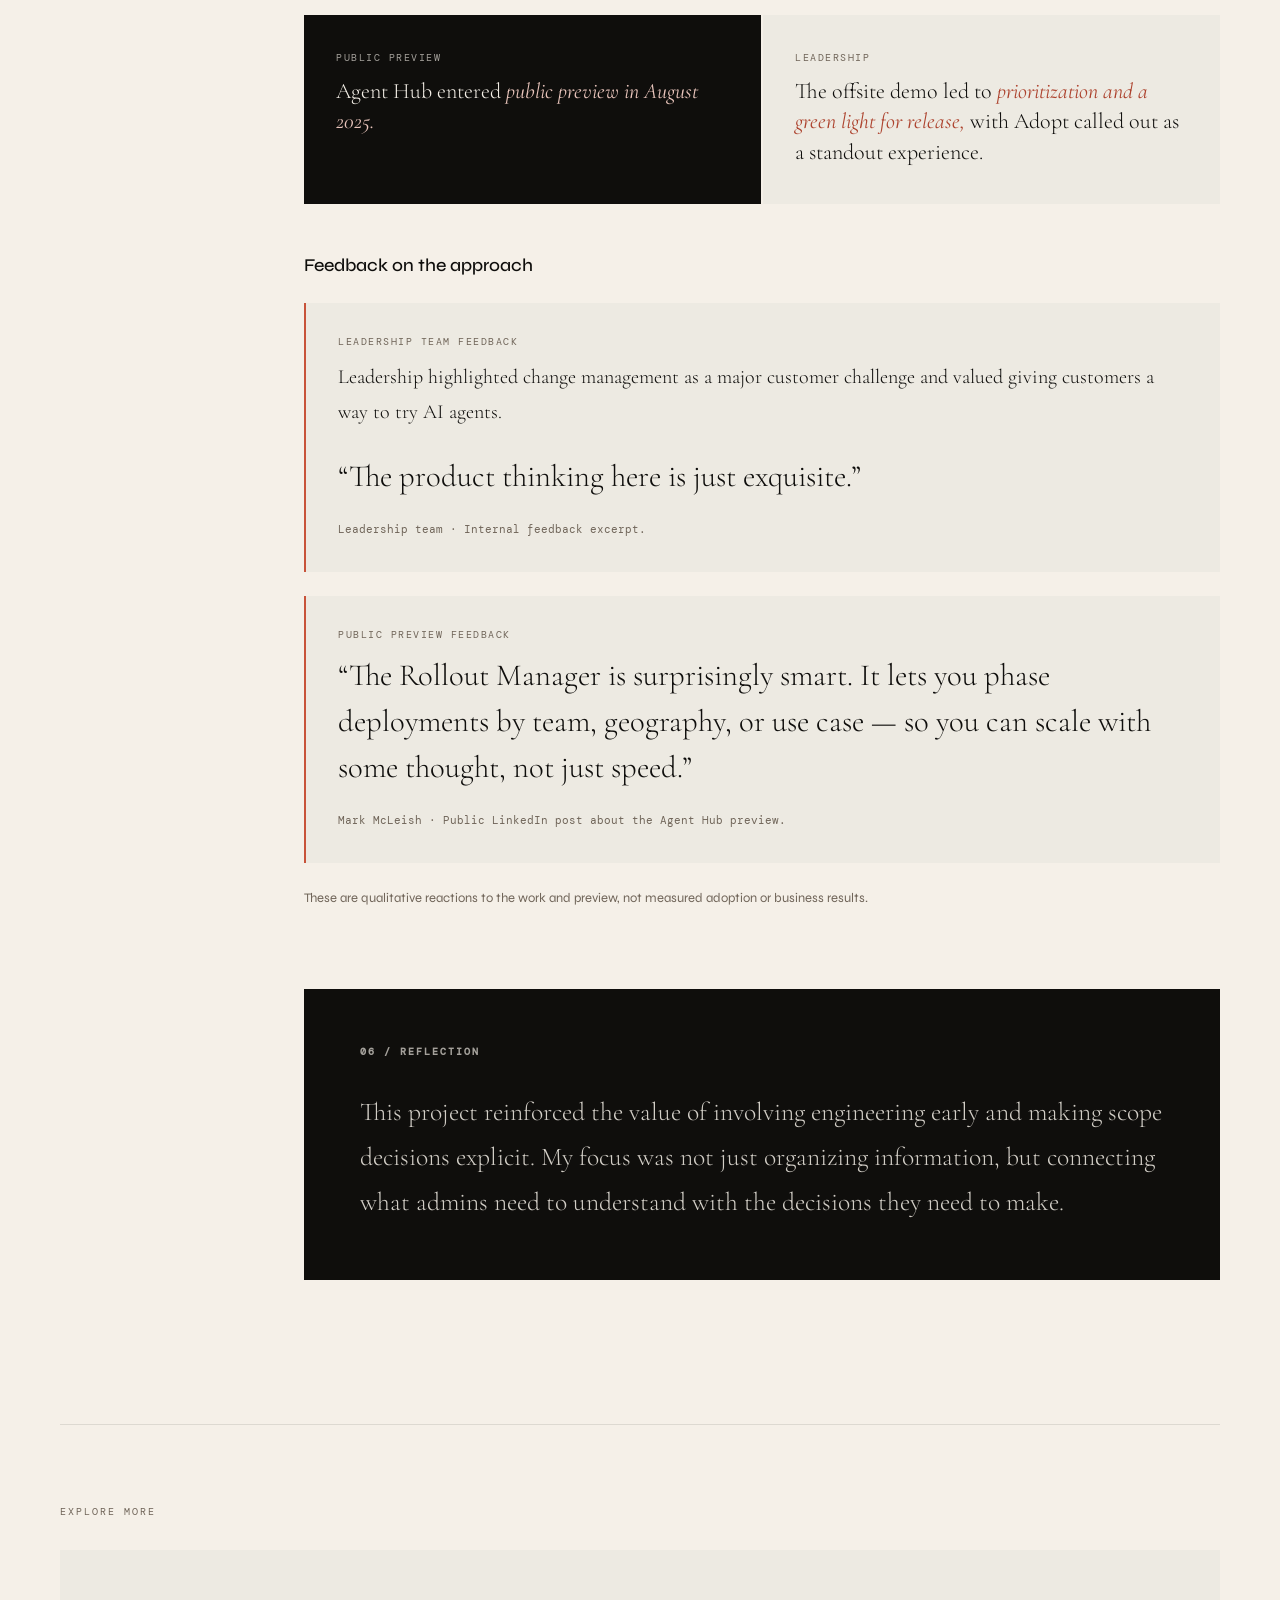
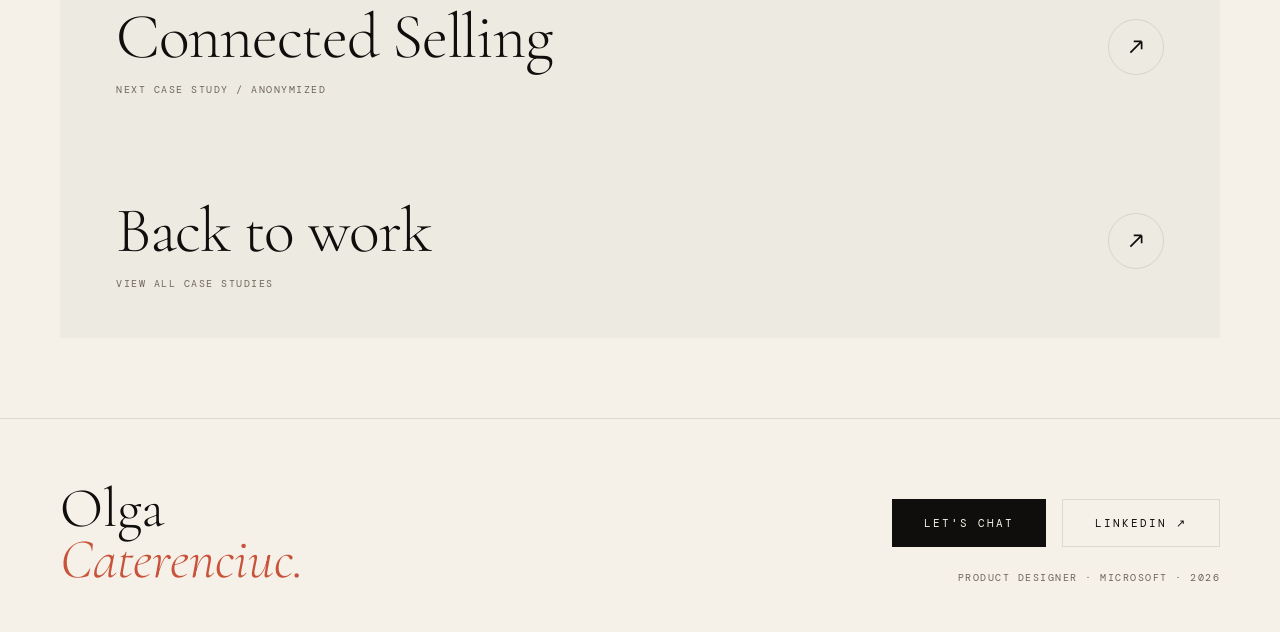
==== commit 0a561217: "Polish portfolio content, responsive layout, and accessibility Add selected-work summaries, refine t" ====
--- a/agenthub.html
+++ b/agenthub.html
@@ -3,6 +3,7 @@
 <head>
   <meta charset="UTF-8" />
   <meta name="viewport" content="width=device-width, initial-scale=1.0" />
+  <meta name="description" content="How Olga Caterenciuc led Learn and Adopt design for Agent Hub, helping enterprise admins understand AI and plan staged activation. Public preview: August 2025." />
   <title>Agent Hub — Olga Caterenciuc</title>
   <link href="https://fonts.googleapis.com/css2?family=Cormorant+Garamond:ital,wght@0,300;0,400;0,500;1,300;1,400&family=DM+Mono:wght@300;400&family=Syne:wght@400;500;700;800&display=swap" rel="stylesheet" />
   <style>
@@ -92,10 +93,9 @@
 
     .design-step { font-family: var(--font-ui); font-size: 18px; font-weight: 500; line-height: 1.5; margin: 40px 0 16px; }
     .case-screen { margin: 32px 0 48px; }
-    .case-screen > a { display: block; width: fit-content; max-width: 100%; margin: 0 auto; border-radius: 8px; }
-    .case-screen img { display: block; width: auto; max-width: 100%; height: auto; border: 0; border-radius: 8px; box-shadow: 0 16px 40px rgba(15,14,12,.1), 0 3px 10px rgba(15,14,12,.05); }
+    .case-screen > a { display: block; width: 100%; margin: 0 auto; border-radius: 8px; }
+    .case-screen img { display: block; width: 100%; max-width: 100%; height: auto; border: 0; border-radius: 8px; box-shadow: 0 16px 40px rgba(15,14,12,.1), 0 3px 10px rgba(15,14,12,.05); }
     .case-screen figcaption { margin-top: 20px; font-size: 13px; line-height: 1.7; color: var(--warm-mid); }
-    .case-screen figcaption a { color: var(--accent); text-underline-offset: 3px; white-space: nowrap; }
 
     /* Outcomes */
     .impact-grid { display: grid; grid-template-columns: repeat(2, 1fr); gap: 2px; margin: 48px 0; }
@@ -173,6 +173,14 @@
     }
   </style>
   <link rel="stylesheet" href="prototype.css" />
+  <noscript>
+    <style>
+      body { cursor: auto; }
+      a, .case-card, .btn-primary, .btn-ghost { cursor: pointer; }
+      .cursor, .cursor-ring { display: none; }
+      .reveal { opacity: 1; transform: none; }
+    </style>
+  </noscript>
 </head>
 <body>
   <div class="cursor" id="cursor"></div>
@@ -192,6 +200,7 @@
     </ul>
   </nav>
 
+  <main>
   <!-- HERO -->
   <section class="cs-hero">
     <p class="cs-hero-label">01 / Case Study — 2025</p>
@@ -235,7 +244,7 @@
     </aside>
 
     <!-- CONTENT -->
-    <main class="cs-content">
+    <div class="cs-content">
 
       <section class="cs-section reveal" id="context">
         <div class="cs-section-header">
@@ -256,7 +265,7 @@
           <a href="assets/agenthub-overview.png" target="_blank" rel="noopener noreferrer" aria-label="Open the Agent Hub overview at full size in a new tab">
             <img src="assets/agenthub-overview.png" width="1056" height="744" alt="Agent Hub landing page with Rollout manager, Calculator, and Agent insights cards above AI agent learning resources and Copilot features." fetchpriority="high" decoding="async" />
           </a>
-          <figcaption>The landing page brings rollout planning, credit calculation, and agent insights alongside learning resources. This selected prototype screen does not show all learning and governance content. <a href="assets/agenthub-overview.png" target="_blank" rel="noopener noreferrer">View full size ↗</a></figcaption>
+          <figcaption>The landing page brings rollout planning, credit calculation, and agent insights alongside learning resources. This selected prototype screen does not show all learning and governance content.</figcaption>
         </figure>
       </section>
 
@@ -272,7 +281,7 @@
           <a href="assets/agenthub-adopt-selection.png" target="_blank" rel="noopener noreferrer" aria-label="Open the agent and capability selection screen at full size in a new tab">
             <img src="assets/agenthub-adopt-selection.png" width="1186" height="742" alt="Create rollout plan drawer showing selectable AI agents, Case Processing Agent capability checkboxes, and a progress stepper before review and publish." loading="lazy" decoding="async" />
           </a>
-          <figcaption>Agent and capability selection establishes the rollout's scope before configuration. These are selected moments from the flow, not every setup screen. <a href="assets/agenthub-adopt-selection.png" target="_blank" rel="noopener noreferrer">View full size ↗</a></figcaption>
+          <figcaption>Agent and capability selection establishes the rollout's scope before configuration. These are selected moments from the flow, not every setup screen.</figcaption>
         </figure>
         <h3 class="design-step">2. Check readiness and configure behavior</h3>
         <p class="cs-body-text">For case follow-up and closure, the flow surfaces prerequisite status and rule selection together. It keeps rule selection in context and links to rule editing rather than embedding another full editor. I worked with engineering to align the experience with existing systems.</p>
@@ -280,7 +289,7 @@
           <a href="assets/agenthub-adopt-rules.png" target="_blank" rel="noopener noreferrer" aria-label="Open the prerequisite and rule configuration screen at full size in a new tab">
             <img src="assets/agenthub-adopt-rules.png" width="1186" height="742" alt="Case Processing Agent configuration showing completed prerequisites, case follow-up and closure rules, an Add or edit rules link, and progress toward review and publish." loading="lazy" decoding="async" />
           </a>
-          <figcaption>Readiness and rule configuration appear within the selected capability's setup, before the final review stage. <a href="assets/agenthub-adopt-rules.png" target="_blank" rel="noopener noreferrer">View full size ↗</a></figcaption>
+          <figcaption>Readiness and rule configuration appear within the selected capability's setup, before the final review stage.</figcaption>
         </figure>
       </section>
       </div>
@@ -354,7 +363,7 @@
         <p class="reflection-text">This project reinforced the value of involving engineering early and making scope decisions explicit. My focus was not just organizing information, but connecting what admins need to understand with the decisions they need to make.</p>
       </section>
 
-    </main>
+    </div>
   </div>
 
   <!-- NEXT PROJECT -->
@@ -384,14 +393,16 @@
     </a>
   </div>
 
+  </main>
+
   <footer>
     <div class="footer-left">Olga<br><em>Caterenciuc.</em></div>
     <div class="footer-right">
       <div class="footer-cta">
-        <a href="mailto:hello@olgacaterenciuc.co" class="btn-primary">Let's chat</a>
+        <a href="mailto:olgacaterenciucwork@gmail.com" class="btn-primary">Let's chat</a>
         <a href="https://www.linkedin.com/in/olga-caterenciuc-95aa991a5/" target="_blank" rel="noopener noreferrer" class="btn-ghost">LinkedIn ↗</a>
       </div>
-      <p class="footer-copy">Product Designer · Microsoft · 2025</p>
+      <p class="footer-copy">Product Designer · Microsoft · 2026</p>
     </div>
   </footer>
 
--- a/prototype.css
+++ b/prototype.css
@@ -1,3 +1,8 @@
+:root {
+  --warm-mid: #706559;
+  --accent-strong: #AD432E;
+}
+
 nav {
   gap: 16px;
   background: var(--ivory);
@@ -11,6 +16,29 @@
 a:focus-visible {
   outline: 2px solid var(--accent);
   outline-offset: 6px;
+}
+
+.nav-links a,
+.nav-back {
+  opacity: .7;
+}
+
+.btn-primary:hover,
+.annotation-pin {
+  background: var(--accent-strong);
+}
+
+.cs-toc-list a:hover,
+.impact-text strong {
+  color: var(--accent-strong);
+}
+
+.pillar-card.active .pillar-number,
+.impact-item.highlight .impact-bullet,
+.reflection-label,
+.case-card:hover .case-card-index,
+.next-card:hover .next-card-sub {
+  color: rgba(245,240,232,.65);
 }
 
 .nav-links a,
@@ -36,9 +64,12 @@
   text-transform: uppercase;
 }
 
-.case-card:hover .case-card-link,
 .case-card:focus-visible .case-card-link {
-  color: var(--accent);
+  color: var(--accent-strong);
+}
+
+.case-card:hover .case-card-link {
+  color: var(--accent-light);
 }
 
 @media (max-width: 1024px) {
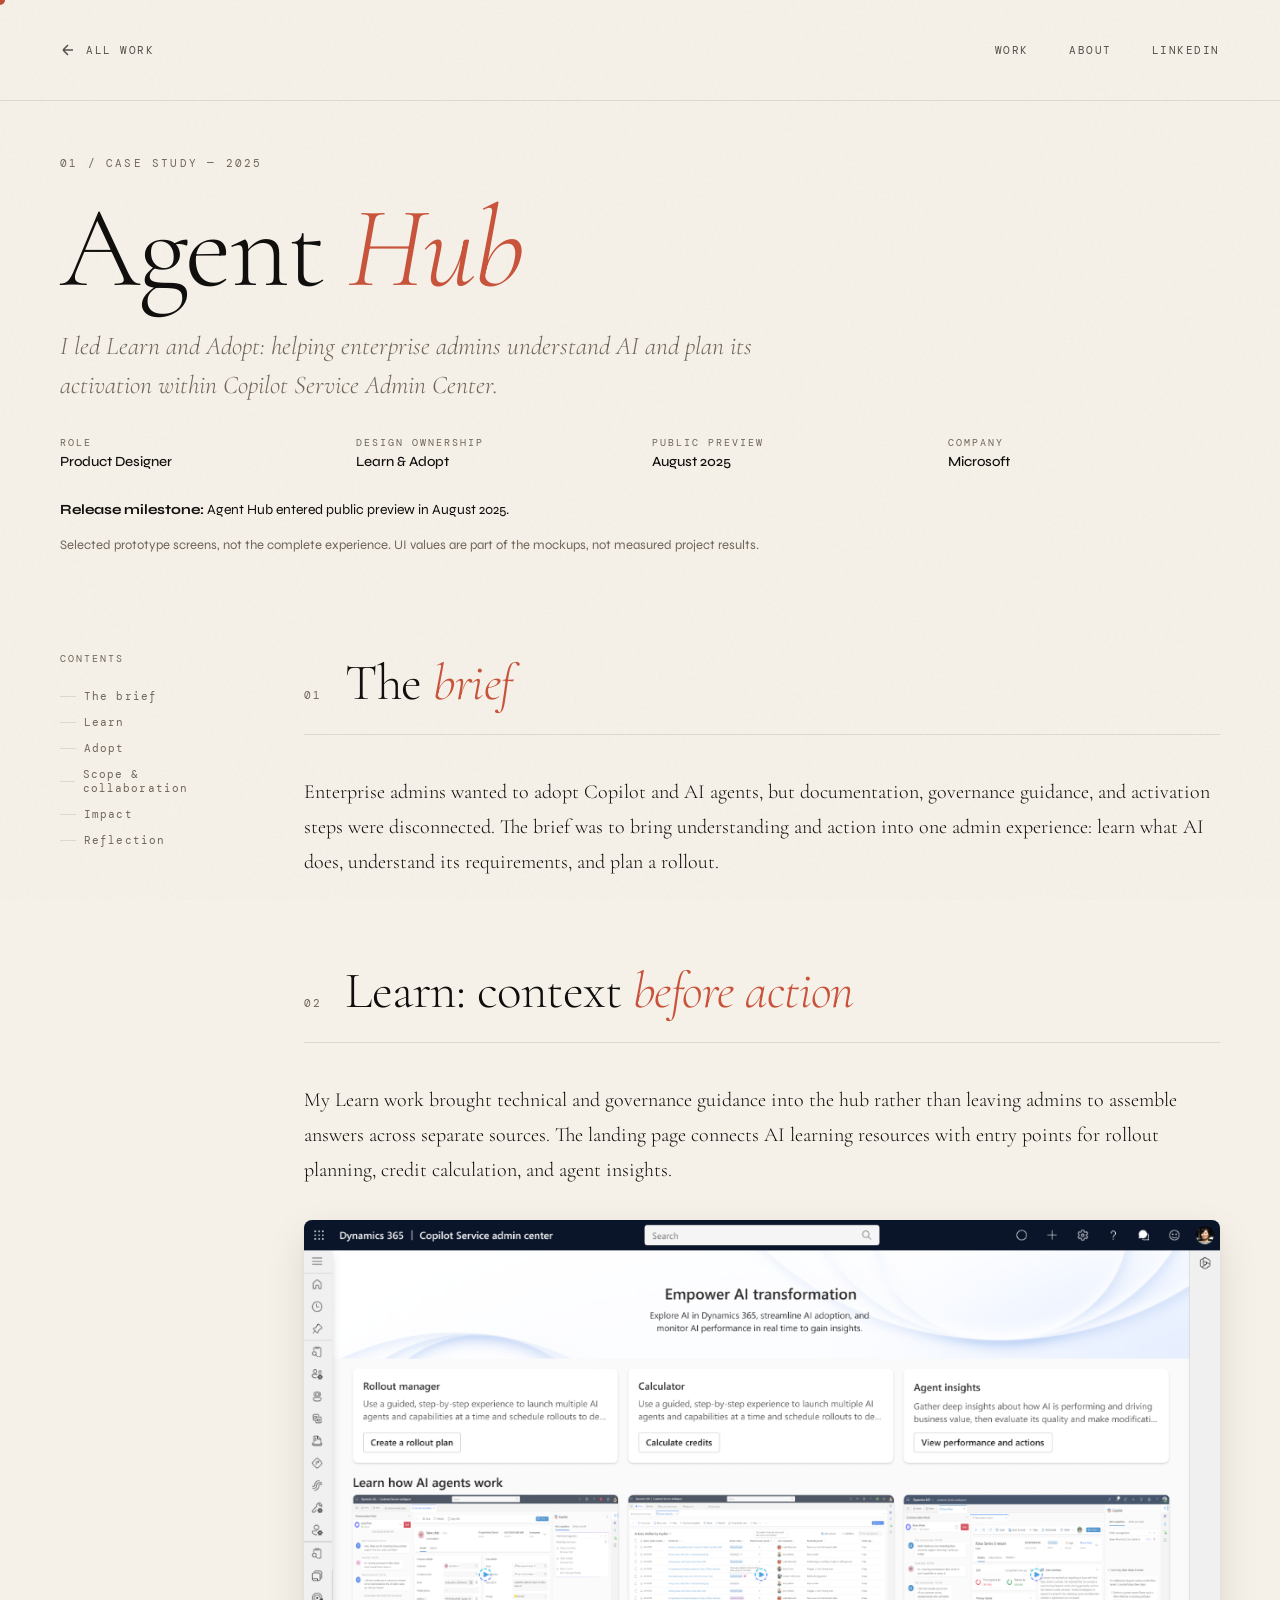
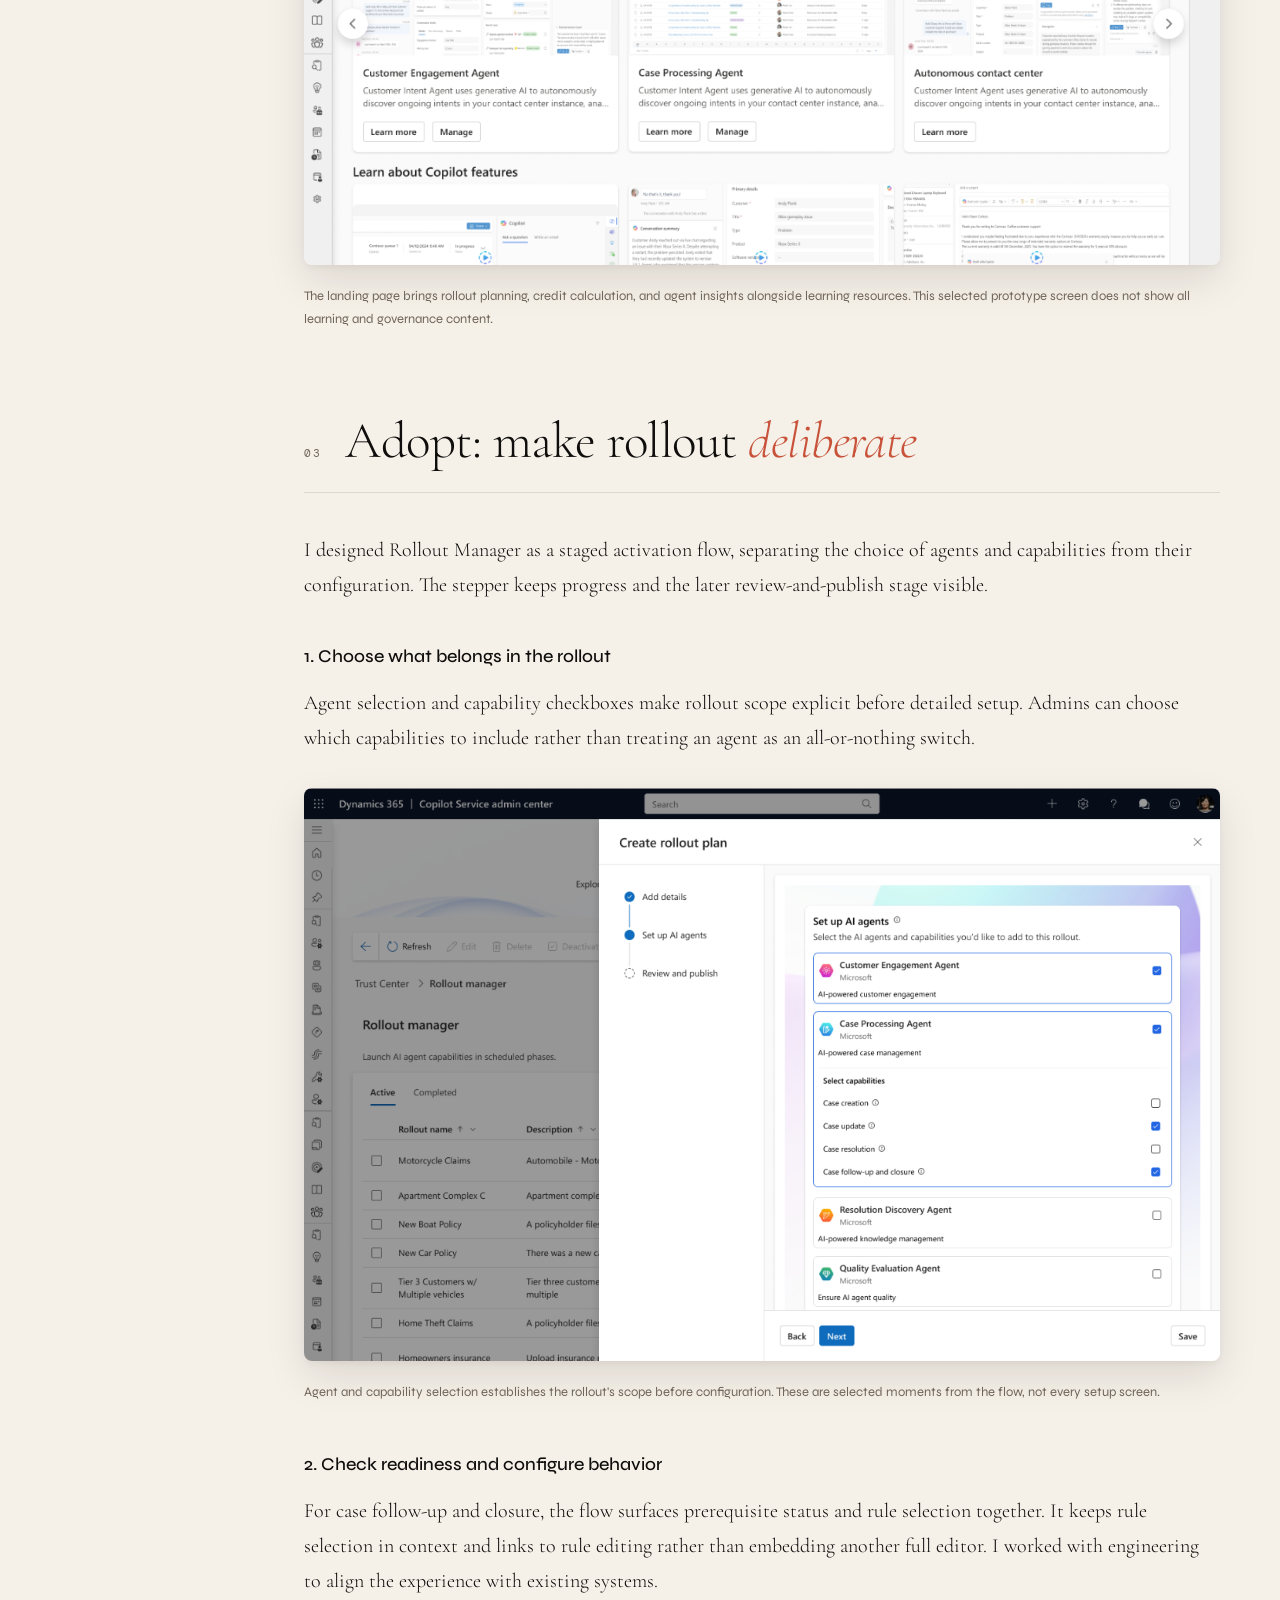
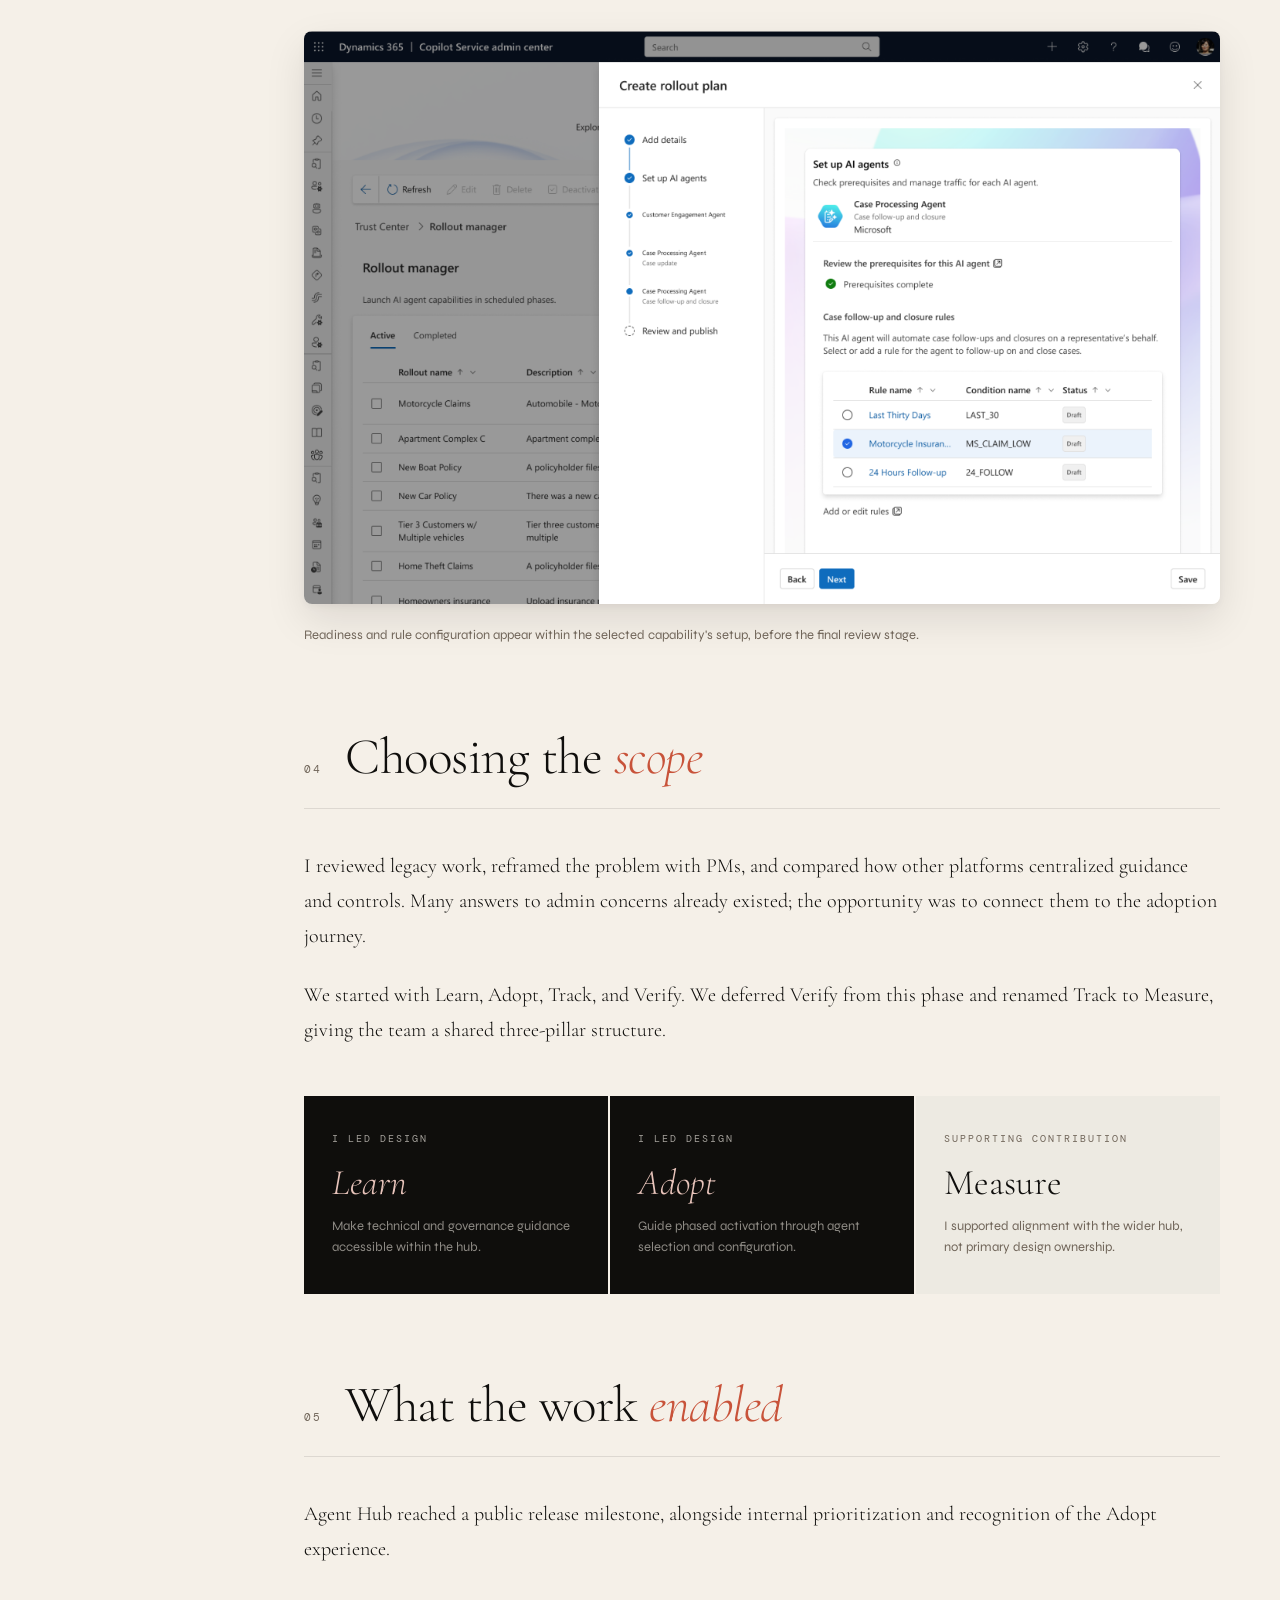
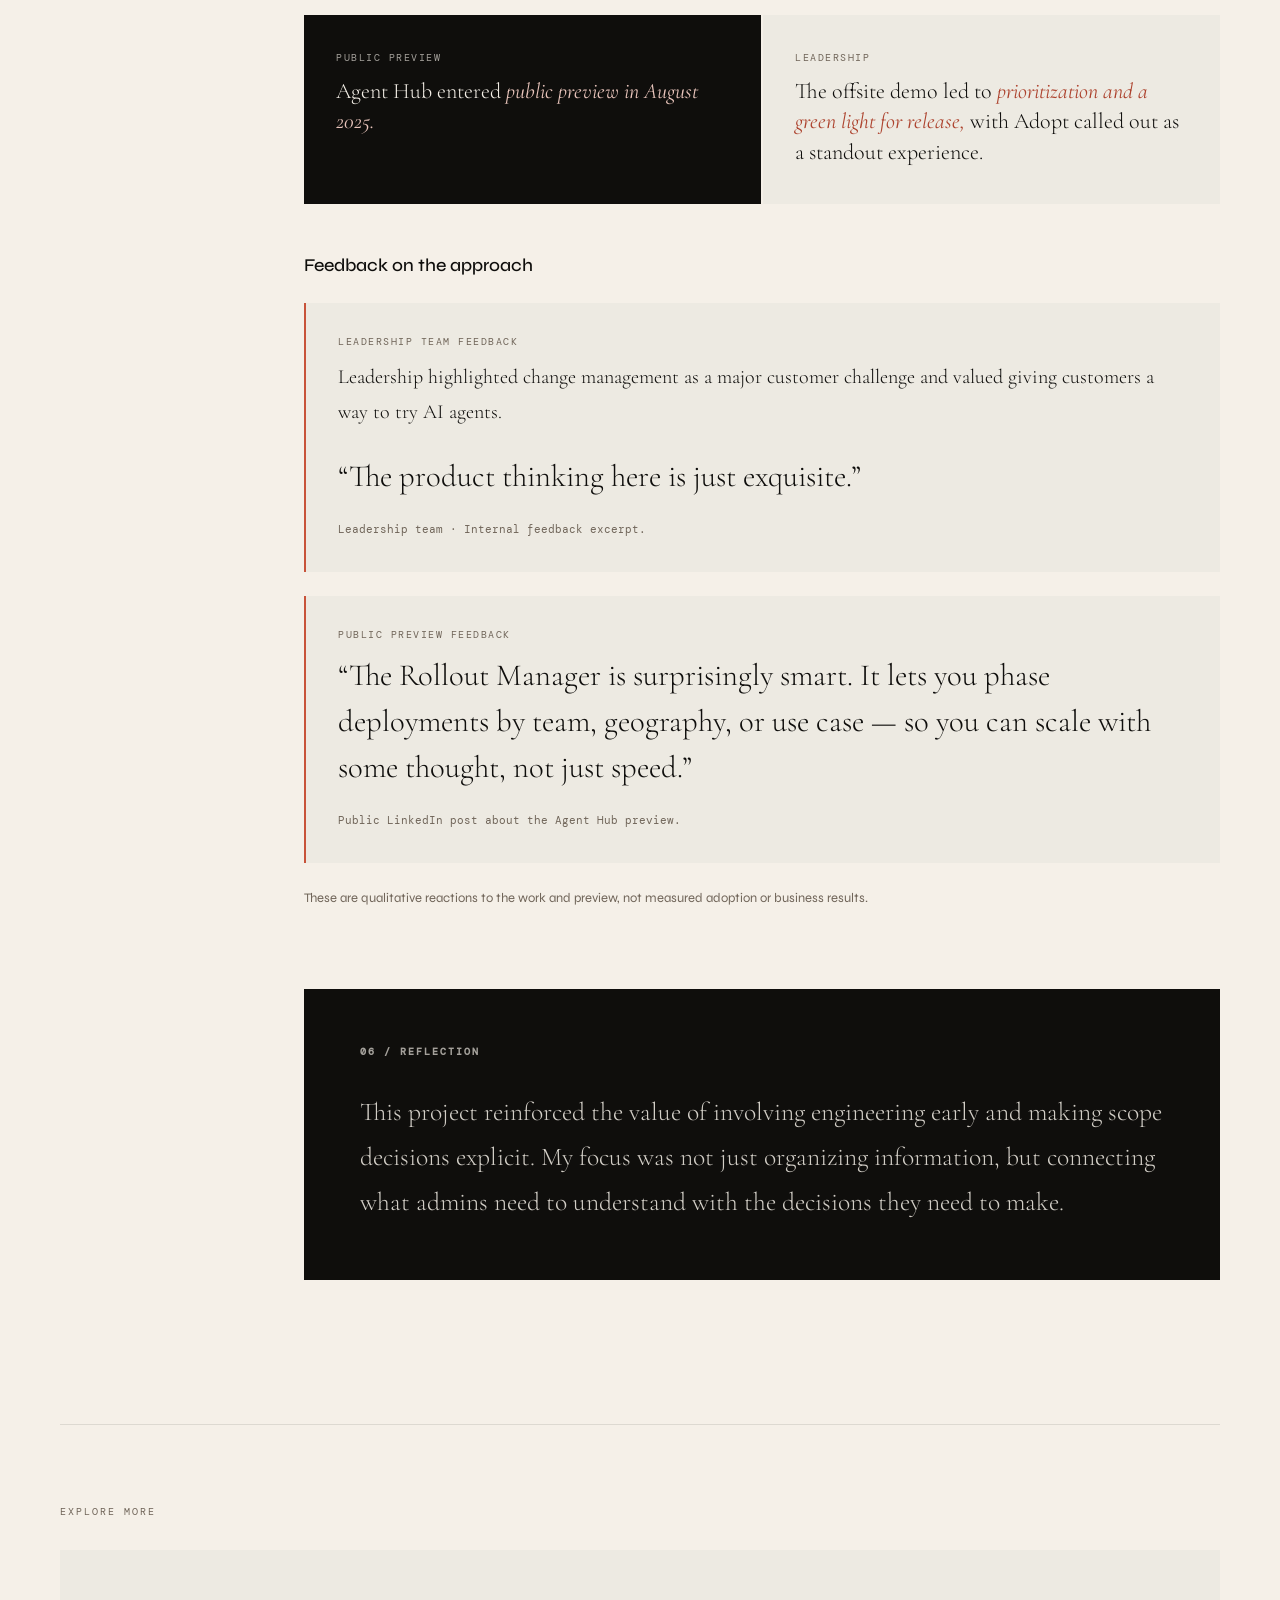
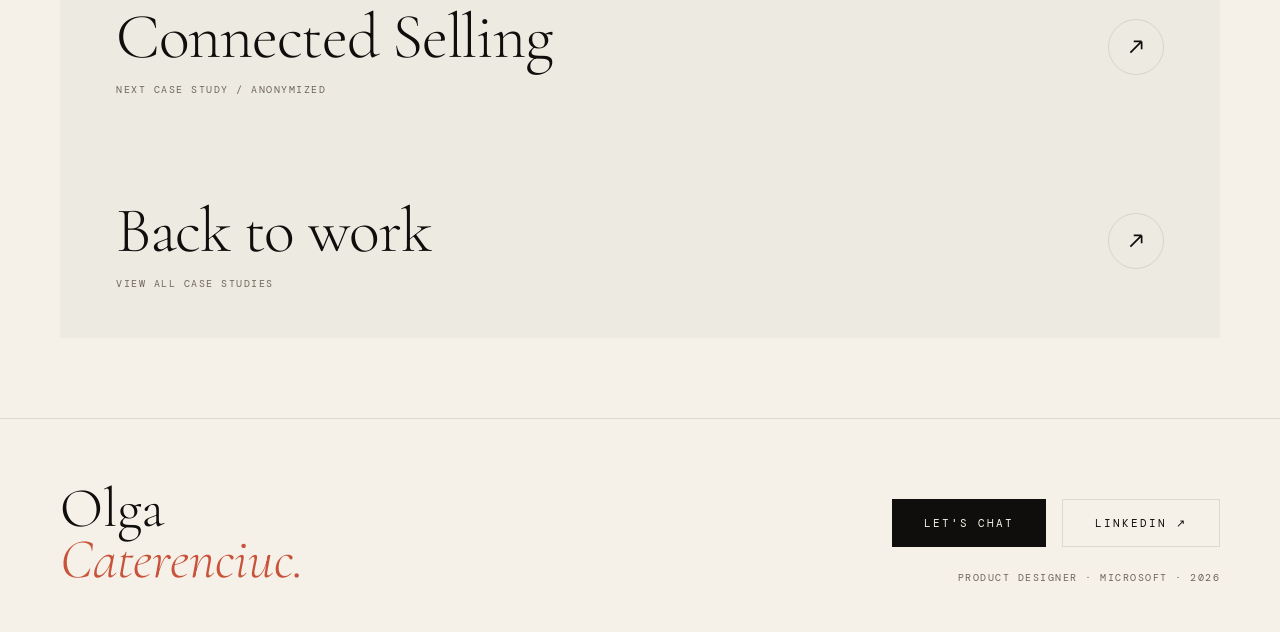
==== commit f6f85eb5: "Remove public feedback author's name from Agent Hub Keep the feedback excerpt with an unnamed public" ====
--- a/agenthub.html
+++ b/agenthub.html
@@ -352,7 +352,7 @@
           <blockquote>
             <p>&ldquo;The Rollout Manager is surprisingly smart. It lets you phase deployments by team, geography, or use case &mdash; so you can scale with some thought, not just speed.&rdquo;</p>
           </blockquote>
-          <figcaption>Mark McLeish &middot; Public LinkedIn post about the Agent Hub preview.</figcaption>
+          <figcaption>Public LinkedIn post about the Agent Hub preview.</figcaption>
         </figure>
         <p class="cs-note">These are qualitative reactions to the work and preview, not measured adoption or business results.</p>
       </section>
